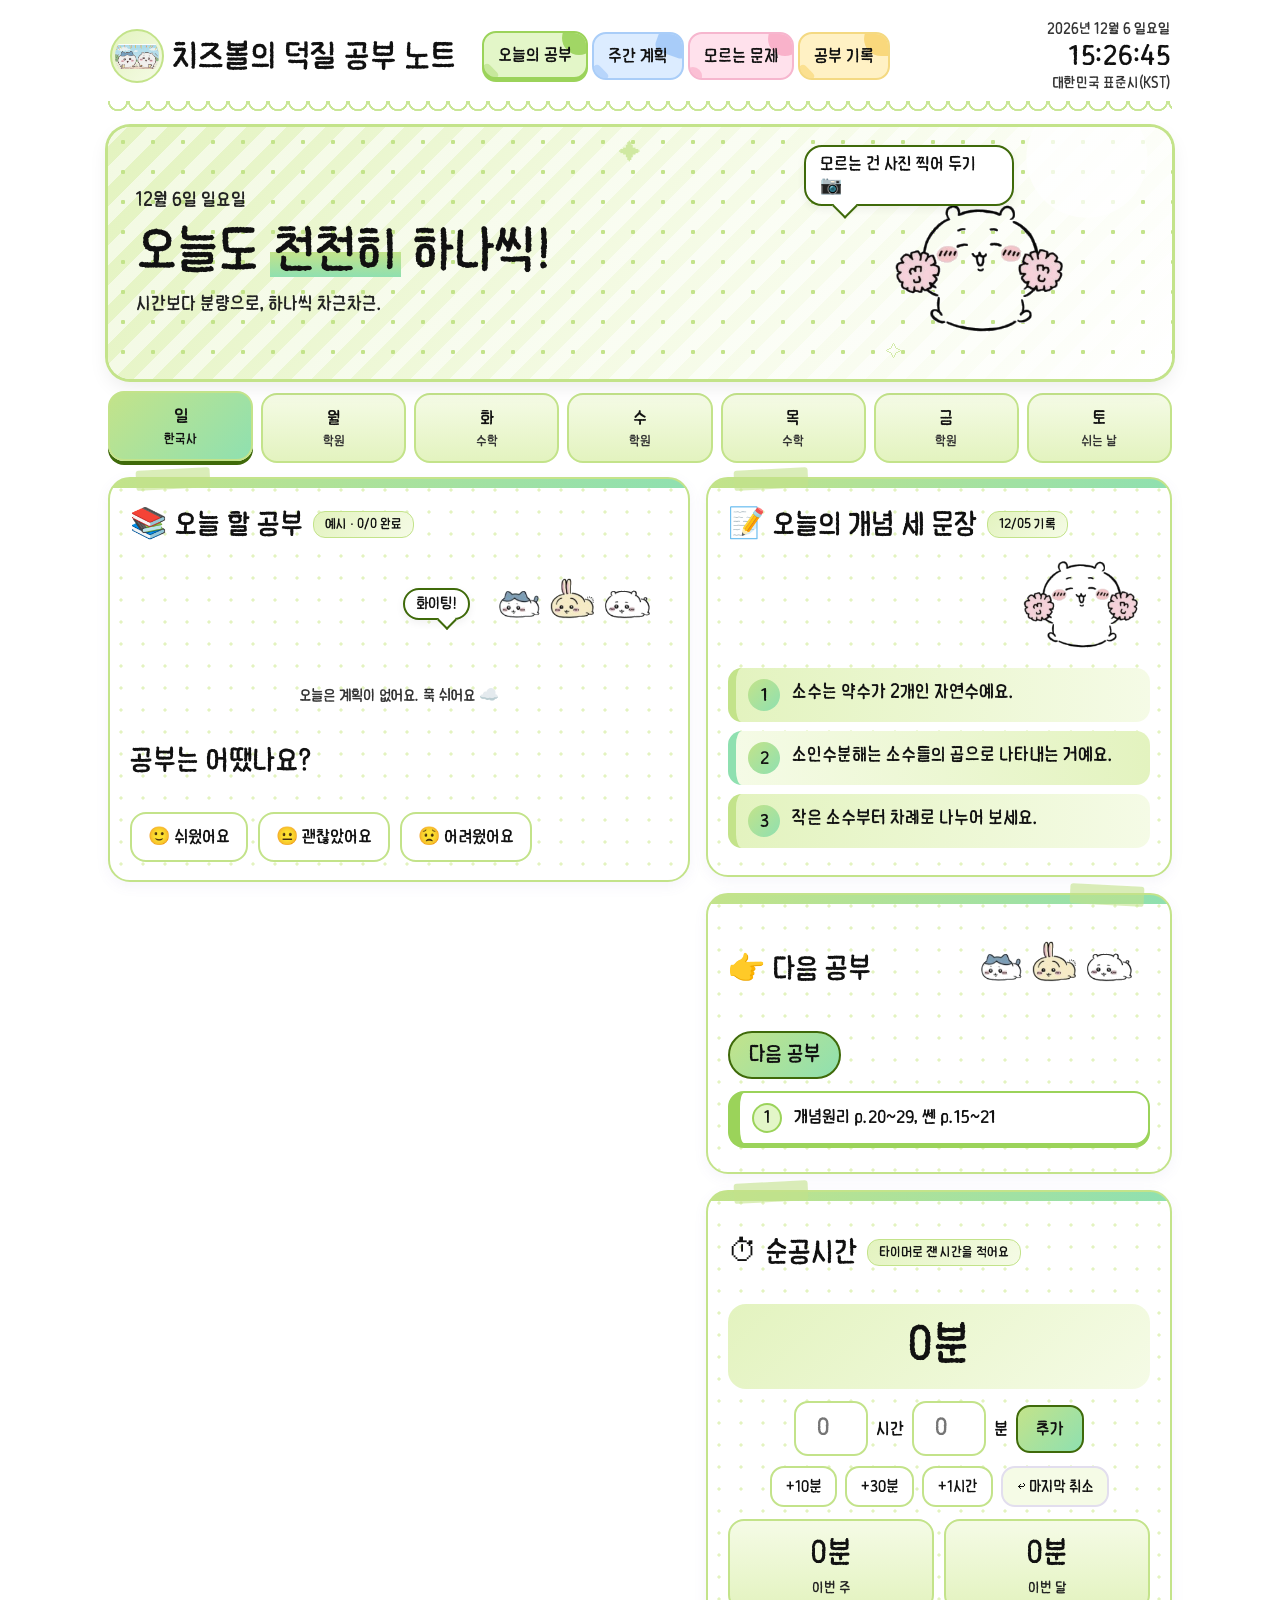
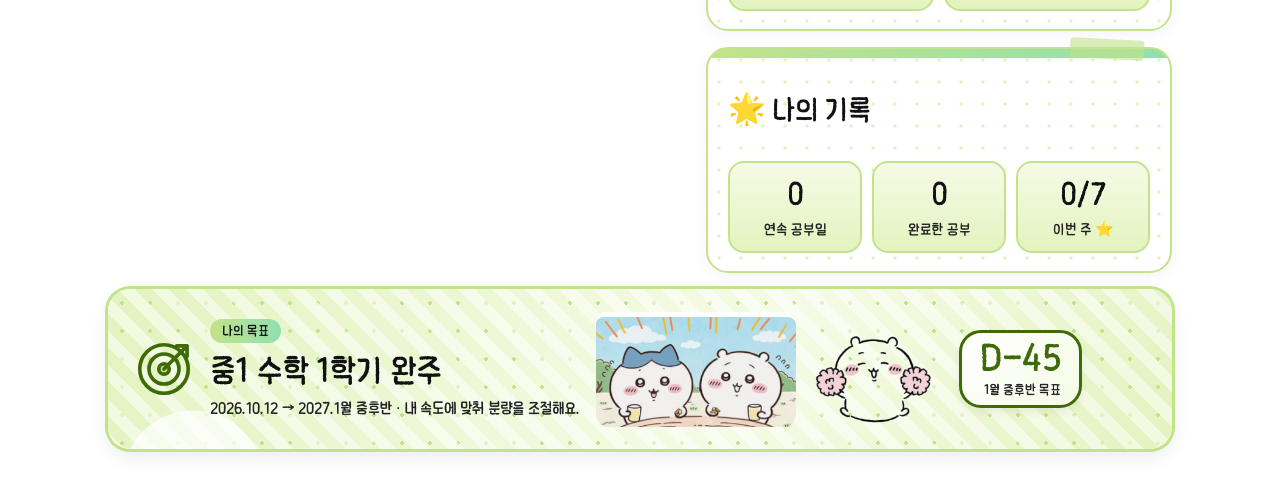
==== index.html @ 90fe8ba4 "다음 공부 카드 디자인: 요일 배지, 번호·과목·분량 구분 Co-Authored-By: Claude Sonnet 5.5 <noreply@anthropic.com> Claude-Se" ====
<!doctype html>
<html lang="ko">
<head>
<meta charset="utf-8">
<meta name="viewport" content="width=device-width,initial-scale=1">
<title>치즈볼의 덕질 공부 노트</title>
<style>
@font-face{font-family:"Memoment";src:url("assets/fonts/MemomentKkukkukk.woff2") format("woff2");font-display:swap}
:root{
  --pri:#b9a6f5;--soft:#f3efff;--deep:#6a4fd0;
  --ink:#3a3550;--sub:#8b87a3;--line:#ece9f6;--bg:#fff;
  --ok:#5fc59a;--warn:#f3a26b;
  --r:22px;
}
*{box-sizing:border-box;-webkit-tap-highlight-color:transparent}
html{background:#fff}
body{margin:0;background:#fff;color:var(--ink);font-family:"Memoment","Apple SD Gothic Neo","Malgun Gothic",sans-serif;font-weight:400;font-synthesis:none;line-height:1.45}
h1,h2,h3,b,strong{font-weight:400}
.wrap{max-width:1100px;margin:0 auto;padding:14px 18px 40px}

/* header */
header{display:flex;align-items:center;gap:18px;flex-wrap:wrap;padding:6px 2px 12px;border-bottom:2px dashed var(--line)}
.logo{display:flex;align-items:center;gap:8px;font-size:26px;color:var(--ink);white-space:nowrap}
.logo svg{width:30px;height:30px}
nav{display:flex;gap:6px;margin-left:8px}
nav button{font:inherit;font-size:17px;color:var(--sub);background:none;border:0;padding:8px 14px;border-radius:14px;cursor:pointer}
nav button.on{background:var(--soft);color:var(--deep);box-shadow:inset 0 -3px 0 var(--pri)}
.clock{margin-left:auto;text-align:right;color:var(--sub);font-size:14px;line-height:1.25}
.clock b{display:block;font-size:24px;color:var(--deep);font-variant-numeric:tabular-nums;letter-spacing:.5px}

/* hero */
.hero{position:relative;margin-top:16px;border-radius:var(--r);background:var(--soft);border:2px solid var(--pri);padding:22px 24px;display:flex;align-items:center;gap:16px;overflow:hidden;min-height:170px}
.hero .txt{flex:1;z-index:1}
.hero .d{font-size:16px;color:var(--sub)}
.hero h2{margin:4px 0 6px;font-size:38px;line-height:1.2}
.hero h2 em{font-style:normal;color:var(--deep);background:linear-gradient(transparent 62%,#fff 62%)}
.hero .s{font-size:17px;color:var(--sub)}
.hero .pic{flex:none;width:230px;height:140px;display:flex;align-items:center;justify-content:center}
.pic img{max-width:100%;max-height:100%;object-fit:contain;border-radius:16px}
.spark{position:absolute;color:var(--pri);opacity:.7;font-size:22px;pointer-events:none}

/* week strip */
.week{display:flex;gap:8px;margin:14px 0}
.week div{flex:1;text-align:center;padding:9px 0;border-radius:16px;background:var(--soft);color:var(--sub);font-size:15px;border:2px solid transparent}
.week div small{display:block;font-size:12px}
.week .today{background:var(--pri);color:#fff;border-color:var(--pri)}
.week .done::after{content:"⭐";display:block;font-size:12px;line-height:1}

/* layout */
.grid{display:grid;grid-template-columns:1.25fr 1fr;gap:16px;align-items:start}
.card{background:#fff;border:2px solid var(--line);border-radius:var(--r);padding:18px 18px 16px;box-shadow:0 4px 14px rgba(120,100,180,.07)}
.card h3{margin:0 0 12px;font-size:23px;display:flex;align-items:center;gap:10px;flex-wrap:wrap}
.chip{font-size:13px;background:var(--soft);color:var(--deep);border-radius:12px;padding:2px 10px}
.grid>*{min-width:0}
.stack{display:flex;flex-direction:column;gap:16px}

/* tasks */
.task{display:flex;align-items:center;gap:12px;padding:12px 12px;border:2px solid var(--line);border-radius:16px;margin-bottom:10px;background:#fff;cursor:pointer;transition:.15s}
.task:hover{border-color:var(--pri)}
.task input{appearance:none;-webkit-appearance:none;width:28px;height:28px;border:3px solid var(--pri);border-radius:9px;flex:none;margin:0;display:grid;place-content:center;background:#fff;cursor:pointer}
.task input:checked{background:var(--pri)}
.task input:checked::after{content:"✓";color:#fff;font-size:19px;line-height:1}
.task .subj{flex:none;min-width:76px;color:var(--deep);font-size:16px}
.task .what{flex:1;font-size:17px}
.task .what small{display:block;color:var(--sub);font-size:13px}
.task.done{background:var(--soft);border-color:transparent}
.task.done .what{color:var(--sub);text-decoration:line-through;text-decoration-color:var(--pri);text-decoration-thickness:2px}
.task a{flex:none;font-size:14px;color:var(--deep);border:2px solid var(--pri);border-radius:12px;padding:5px 11px;text-decoration:none;background:#fff}
.task a.off{opacity:.45;pointer-events:none}
.empty{color:var(--sub);text-align:center;padding:16px 0;font-size:16px}
.praise{display:none;align-items:center;gap:14px;background:var(--soft);border-radius:18px;padding:10px 14px;margin:2px 0 12px}
.praise.on{display:flex}
.praise img{height:70px}
.praise span{font-size:20px;color:var(--deep)}
.sub-title{margin:20px 0 10px;font-size:20px}
.feel{display:flex;gap:10px;flex-wrap:wrap}
.feel button,.photo{font:inherit;font-size:16px;color:var(--ink);padding:10px 16px;border-radius:16px;border:2px solid var(--line);background:#fff;cursor:pointer;transition:.15s}
.feel button:hover,.photo:hover{border-color:var(--pri)}
.feel button.on{background:var(--pri);border-color:var(--pri);color:#fff}
.photo{border-color:var(--pri);color:var(--deep);border-style:dashed}
.thumbs{display:flex;gap:8px;flex-wrap:wrap;margin-top:10px}
.thumbs img{width:76px;height:76px;object-fit:cover;border-radius:12px;border:2px solid var(--line)}

/* concept */
.concept{display:flex;gap:12px;align-items:flex-start;padding:11px 12px;background:var(--soft);border-radius:16px;margin-bottom:9px;font-size:17px}
.concept i{flex:none;width:28px;height:28px;border-radius:50%;background:var(--pri);color:#fff;font-style:normal;display:grid;place-content:center;font-size:16px}
.next-row{font-size:18px;line-height:1.6}
.next-row small{color:var(--deep);font-size:15px;display:block}
.mini{display:flex;gap:10px;justify-content:space-around;text-align:center}
.mini div{flex:1;background:var(--soft);border-radius:16px;padding:10px 4px;font-size:14px;color:var(--sub)}
.mini b{display:block;font-size:26px;color:var(--deep)}

/* goal */
.goal{margin-top:16px;display:flex;align-items:center;gap:16px;border-radius:var(--r);border:2px solid var(--pri);background:var(--soft);padding:14px 20px;overflow:hidden}
.goal svg{flex:none;width:52px;height:52px}
.goal .t{font-size:26px}
.goal .s{color:var(--sub);font-size:14px}
.goal .dd{margin-left:auto;text-align:right;font-size:38px;color:var(--deep);line-height:1}
.goal .dd small{display:block;font-size:13px;color:var(--sub);margin-top:4px}
.goal .pic{flex:none;width:150px;height:70px;display:flex;align-items:center}

/* tables / log */
.hide{display:none}
table{width:100%;border-collapse:collapse;font-size:16px}
th,td{padding:10px 8px;border-bottom:2px dashed var(--line);text-align:left;vertical-align:top}
th{color:var(--sub);font-size:14px}
tr.cur td{background:var(--soft)}
.entry{border:2px solid var(--line);border-radius:18px;padding:14px;margin-bottom:12px}
.entry .h{display:flex;gap:10px;align-items:center;font-size:19px;margin-bottom:6px}
.entry p{margin:4px 0;font-size:16px}
.entry .tr{color:var(--sub);font-size:15px}

.toast{position:fixed;left:50%;bottom:20px;transform:translateX(-50%);background:var(--ink);color:#fff;padding:8px 16px;border-radius:14px;font-size:15px;opacity:0;transition:.3s;pointer-events:none}
.toast.on{opacity:1}


/* ===== 꾸미기 ===== */
img.slot{cursor:pointer;user-select:none;-webkit-user-drag:none}
.logoimg{width:44px;height:44px;object-fit:contain;border-radius:50%;background:var(--soft);padding:3px;animation:wig 3.2s ease-in-out infinite}
.hero{background-image:radial-gradient(var(--pri) 1.6px,transparent 1.8px),radial-gradient(var(--pri) 1.2px,transparent 1.4px);background-size:34px 34px,34px 34px;background-position:0 0,17px 17px;background-color:var(--soft)}
.hero::before{content:"";position:absolute;inset:0;background:linear-gradient(90deg,var(--soft) 25%,rgba(255,255,255,0) 70%);pointer-events:none}
.hero .pic{position:relative;width:260px;height:170px;z-index:1}
.hero .pic img{border-radius:20px;animation:float 4s ease-in-out infinite}
.bubble{position:absolute;left:-10px;top:-8px;z-index:2;background:#fff;border:2.5px solid var(--pri);color:var(--deep);font-size:16px;padding:6px 14px;border-radius:18px;box-shadow:0 3px 8px rgba(0,0,0,.06);animation:pop 3s ease-in-out infinite;max-width:210px;line-height:1.25}
.bubble::after{content:"";position:absolute;left:30px;bottom:-11px;width:16px;height:16px;background:#fff;border-right:2.5px solid var(--pri);border-bottom:2.5px solid var(--pri);transform:rotate(45deg)}
.bubble.sm{position:relative;left:auto;top:auto;font-size:14px;padding:4px 11px;display:inline-block;margin-right:6px;animation:pop 2.6s ease-in-out infinite}
.bubble.sm::after{left:auto;right:14px;bottom:-9px;width:12px;height:12px}
.cheer{margin-left:auto;display:flex;align-items:flex-end;gap:2px}
.cheer img{height:62px;width:auto;max-width:88px;object-fit:contain;animation:wig 2.4s ease-in-out infinite;transform-origin:50% 90%}
.card{position:relative}
.card::before{content:"";position:absolute;top:-10px;left:26px;width:74px;height:20px;background:var(--pri);opacity:.6;border-radius:3px;transform:rotate(-3deg)}
.card:nth-child(even)::before{left:auto;right:26px;transform:rotate(3deg)}
.praise img{animation:wig 1s ease-in-out infinite}
.goal{padding:18px 22px;background-image:radial-gradient(var(--pri) 1.4px,transparent 1.6px);background-size:30px 30px;background-color:var(--soft);position:relative}
.goal .pic{width:auto;height:74px;gap:6px}
.goal .pic img{height:74px;width:auto;max-width:130px;object-fit:contain;animation:float 3.6s ease-in-out infinite}
.goal .pic img+img{animation-delay:-1.8s}
.dd{background:#fff;border:3px solid var(--pri);border-radius:22px;padding:8px 18px;box-shadow:0 4px 10px rgba(0,0,0,.06);animation:pop 3s ease-in-out infinite}
.goal .dd{margin-left:0}
.goal .t{font-size:28px}
.ribbon{display:inline-block;background:var(--pri);color:#fff;border-radius:12px;padding:1px 10px;font-size:13px;margin-bottom:4px}
@keyframes float{0%,100%{transform:translateY(0)}50%{transform:translateY(-8px)}}
@keyframes wig{0%,100%{transform:rotate(-5deg)}50%{transform:rotate(5deg)}}
@keyframes pop{0%,100%{transform:scale(1)}50%{transform:scale(1.05)}}
@media(prefers-reduced-motion:reduce){*{animation:none!important}}
@media(max-width:820px){
  .goal{display:grid;grid-template-columns:auto 1fr;gap:10px 14px}
  .goal .pic{display:flex!important;grid-column:1/-1;justify-content:center}
  .goal .dd{grid-column:1/-1;justify-self:center;font-size:34px}
  .hero .pic{width:100%;justify-content:flex-end}
  .bubble{left:6px}
}
@media(max-width:820px){
  .grid{grid-template-columns:1fr}
  .hero{flex-direction:column;align-items:flex-start}
  .hero h2{font-size:30px}
  .hero .pic{width:100%;height:120px}
  .clock{margin-left:0;text-align:left;width:100%}
  nav{margin-left:0;width:100%}
  nav button{flex:1;padding:8px 4px;font-size:16px}
  .task{flex-wrap:wrap}
  .goal{flex-wrap:wrap}
  .goal .pic{display:none}
}

/* ===== 가독성·패턴 강화 (검은 글씨, 큰 제목, 그라데이션) ===== */
:root{--pri2:#8fb4f7;--tint:#e4dcff;--ink:#111;--sub:#3d3a4f;--line:#e2deee}
body{color:#111}
.logo{font-size:34px;color:#111}
.logoimg{width:54px;height:54px;background:linear-gradient(135deg,var(--tint),var(--soft));border:2px solid var(--pri)}
nav button{font-size:19px;color:#333}
nav button.on{color:#111;background:linear-gradient(135deg,var(--tint),var(--soft));box-shadow:inset 0 -4px 0 var(--pri)}
.clock{color:#333;font-size:15px}
.clock b{color:#111;font-size:28px}
header{border-bottom:0;position:relative;padding-bottom:18px}
header::after{content:"";position:absolute;left:0;right:0;bottom:0;height:10px;background:radial-gradient(circle at 10px 0,transparent 8px,var(--pri) 8.5px,var(--pri) 10px,transparent 10.5px) 0 0/20px 10px repeat-x;opacity:.9}

.hero{border:0;padding:26px 28px;min-height:200px;
  background:
    radial-gradient(circle at 92% 12%,rgba(255,255,255,.75) 0 60px,transparent 61px),
    radial-gradient(var(--pri) 2px,transparent 2.4px) 0 0/30px 30px,
    repeating-linear-gradient(135deg,rgba(255,255,255,.55) 0 14px,transparent 14px 28px),
    linear-gradient(120deg,var(--tint),var(--soft) 55%,#fff);
  box-shadow:0 0 0 3px var(--pri),0 8px 20px rgba(0,0,0,.08)}
.hero::before{background:none}
.hero .d{font-size:19px;color:#222}
.hero h2{font-size:54px;line-height:1.15;color:#111;margin:6px 0 8px;letter-spacing:-1px}
.hero h2 em{color:#111;background:linear-gradient(transparent 52%,var(--pri) 52%,var(--pri2) 92%,transparent 92%);padding:0 4px;border-radius:4px}
.hero .s{font-size:19px;color:#222}
.bubble{color:#111;font-size:18px;border-color:var(--deep)}
.bubble::after{border-color:var(--deep)}

.week div{background:linear-gradient(180deg,var(--soft),var(--tint));color:#111;font-size:18px;border:2px solid var(--pri);padding:10px 0}
.week div small{font-size:14px;color:#333}
.week .today{background:linear-gradient(135deg,var(--pri),var(--pri2));color:#111;box-shadow:0 4px 0 var(--deep);transform:translateY(-2px)}
.week .today small{color:#111}

.card{border:2.5px solid var(--pri);padding:24px 20px 18px;
  background:linear-gradient(90deg,var(--pri),var(--pri2)) 0 0/100% 9px no-repeat,
    radial-gradient(var(--tint) 1.4px,transparent 1.8px) 0 0/22px 22px,#fff}
.card h3{font-size:30px;color:#111;margin-bottom:14px}
.chip{background:linear-gradient(135deg,var(--tint),var(--soft));color:#111;border:1.5px solid var(--pri);font-size:14px;padding:2px 11px}
.sub-title{font-size:25px;color:#111}

.task{border:2.5px solid var(--pri);border-left-width:10px;border-radius:16px;font-size:19px;background:#fff;box-shadow:0 3px 0 var(--tint)}
.task input{border-color:var(--deep);width:30px;height:30px}
.task input:checked{background:linear-gradient(135deg,var(--pri),var(--pri2))}
.task input:checked::after{color:#111;font-size:22px}
.task .subj{color:#111;background:var(--tint);border-radius:10px;padding:3px 9px;min-width:0;font-size:16px;text-align:center}
.task .what{font-size:20px;color:#111}
.task .what small{color:#444;font-size:14px}
.task.done{background:repeating-linear-gradient(135deg,var(--soft) 0 10px,#fff 10px 20px);border-color:var(--pri)}
.task.done .what{color:#444}
.task a{color:#111;border-color:var(--deep);background:linear-gradient(135deg,var(--tint),var(--soft));font-size:15px}

.feel button,.photo{color:#111;border:2.5px solid var(--pri);font-size:18px}
.feel button.on{background:linear-gradient(135deg,var(--pri),var(--pri2));color:#111;border-color:var(--deep)}
.photo{background:var(--soft);border-color:var(--deep);color:#111}

.concept{background:linear-gradient(90deg,var(--tint),var(--soft));border-left:8px solid var(--pri);color:#111;font-size:19px;border-radius:14px}
.concept:nth-child(2){background:linear-gradient(90deg,var(--soft),var(--tint));border-left-color:var(--pri2)}
.concept i{background:linear-gradient(135deg,var(--pri),var(--pri2));color:#111;width:32px;height:32px;font-size:18px}
.next-row{font-size:20px;color:#111}
.next-row small{color:#111;background:var(--tint);display:inline-block;padding:1px 10px;border-radius:10px;margin-bottom:4px}
.mini div{background:linear-gradient(180deg,var(--soft),var(--tint));color:#222;font-size:15px;border:2px solid var(--pri)}
.mini b{color:#111;font-size:32px}
.empty{color:#333}
.praise{background:repeating-linear-gradient(135deg,var(--tint) 0 12px,var(--soft) 12px 24px);border:2.5px solid var(--pri)}
.praise span{color:#111;font-size:22px}

.goal{border:0;padding:22px 26px;
  background:
    radial-gradient(circle at 8% 120%,rgba(255,255,255,.7) 0 70px,transparent 71px),
    repeating-linear-gradient(45deg,rgba(255,255,255,.5) 0 12px,transparent 12px 24px),
    radial-gradient(var(--pri) 1.6px,transparent 2px) 0 0/28px 28px,
    linear-gradient(120deg,var(--tint),var(--soft) 60%,var(--tint));
  box-shadow:0 0 0 3px var(--pri),0 8px 20px rgba(0,0,0,.08)}
.goal svg{width:60px;height:60px}
.goal svg{stroke:var(--deep)}
.goal .t{font-size:34px;color:#111}
.goal .s{color:#222;font-size:16px}
.ribbon{background:linear-gradient(90deg,var(--pri),var(--pri2));color:#111;font-size:14px;padding:2px 12px}
.dd{color:#111;font-size:48px;background:linear-gradient(135deg,#fff,var(--soft));border:3.5px solid var(--deep)}
.dd small{color:#222!important;font-size:14px!important}

th{color:#222;font-size:15px}
td,th{border-bottom:2px dashed var(--pri)}
tr.cur td{background:var(--tint)}
.entry{border:2.5px solid var(--pri);background:linear-gradient(180deg,#fff,var(--soft))}
.entry .h{font-size:22px}
.entry p{font-size:17px;color:#111}
.entry .tr{color:#333}
.toast{background:#111}
@media(max-width:820px){
  .logo{font-size:26px}.logoimg{width:44px;height:44px}
  .hero h2{font-size:38px}
  .card h3{font-size:25px}
  .goal .t{font-size:27px}.dd{font-size:40px}
  .task .what{font-size:18px}
}
.card h3 .cheer{flex:none}.card h3 .cheer img{height:54px}

/* ===== 이미지 크게 ===== */
.card h3 .cheer img{height:120px;max-width:190px}
.card h3{min-height:74px;align-items:center}
.card h3 .cheer{margin-top:-22px;margin-bottom:-14px}
.card h3 .bubble.sm{font-size:16px;margin-bottom:34px}
.praise img{height:96px}
.goal .pic{height:130px;gap:8px}
.goal .pic img{height:130px;max-width:230px}
.goal{padding-top:20px;padding-bottom:20px}
.hero .pic{width:330px;height:200px}
@media(max-width:820px){
  .card h3 .cheer img{height:96px;max-width:150px}
  .goal .pic{height:110px}.goal .pic img{height:110px;max-width:170px}
  .hero .pic{width:100%;height:170px}
}

.card h3 .cheer{margin-bottom:0}
.dd{white-space:nowrap}
.goal{flex-wrap:wrap;row-gap:8px}
.goal .pic img{max-width:150px;height:120px}
.goal .pic{height:120px}
@media(max-width:820px){.goal .pic img{height:100px;max-width:140px}.goal .pic{height:100px}}
.goal .pic img{max-width:200px}
@media(max-width:820px){.goal .pic img{max-width:150px}}

/* ===== GIF처럼 움직이는 캐릭터 ===== */
@keyframes jump{0%,60%,100%{transform:translateY(0) scale(1,1)}8%{transform:translateY(0) scale(1.1,.88)}22%{transform:translateY(-22px) scale(.94,1.08)}36%{transform:translateY(0) scale(1.1,.9)}46%{transform:translateY(-9px) scale(.98,1.03)}54%{transform:translateY(0) scale(1.04,.96)}}
@keyframes crawl{0%,100%{transform:translateX(-6px) rotate(-2deg) scale(1,1)}25%{transform:translateX(0) rotate(0) scale(1.03,.97)}50%{transform:translateX(6px) rotate(2deg) scale(1,1)}75%{transform:translateX(0) rotate(0) scale(1.03,.97)}}
@keyframes swayy{0%,100%{transform:rotate(-3deg) translateY(0)}25%{transform:rotate(0) translateY(-7px)}50%{transform:rotate(3deg) translateY(0)}75%{transform:rotate(0) translateY(-7px)}}
@keyframes twinkle{0%,100%{opacity:.25;transform:scale(.7) rotate(0)}50%{opacity:1;transform:scale(1.25) rotate(25deg)}}
html img.slot{transform-origin:50% 100%}
html img.slot[data-kind="jump"]{animation:jump 1.7s ease-in-out infinite}
html img.slot[data-kind="crawl"]{animation:crawl 2.6s ease-in-out infinite}
html img.slot[data-kind="sway"]{animation:swayy 3s ease-in-out infinite}
html img.slot[data-kind="float"]{animation:float 3s ease-in-out infinite}
.spark{animation:twinkle 2.2s ease-in-out infinite}
.spark+.spark{animation-delay:-1.1s}

/* ===== 순공시간 · 퀴즈 ===== */
.timebig{font-size:48px;color:#111;text-align:center;padding:6px 0 10px;background:linear-gradient(135deg,var(--tint),var(--soft));border-radius:18px;margin-bottom:12px}
.timerow{display:flex;align-items:center;gap:8px;justify-content:center;flex-wrap:wrap}
.timerow input{width:74px;font:inherit;font-size:24px;text-align:center;padding:8px 6px;border:2.5px solid var(--pri);border-radius:14px;background:#fff;color:#111}
.timerow span{font-size:18px;color:#111}
.timerow button,.quick button,.qgo{font:inherit;font-size:18px;color:#111;background:linear-gradient(135deg,var(--pri),var(--pri2));border:2.5px solid var(--deep);border-radius:14px;padding:9px 18px;cursor:pointer}
.quick{display:flex;gap:8px;justify-content:center;flex-wrap:wrap;margin-top:10px}
.quick button{font-size:16px;padding:7px 14px;background:#fff;border-color:var(--pri)}
.quick button.ghost,.qgo.ghost{background:var(--soft);border-color:var(--line)}
.mini.mt{margin-top:12px}
.qbtn{flex:none;font:inherit;font-size:15px;color:#111;background:linear-gradient(135deg,var(--pri),var(--pri2));border:2px solid var(--deep);border-radius:12px;padding:6px 12px;cursor:pointer;white-space:nowrap}
.modal{position:fixed;inset:0;background:rgba(30,20,60,.45);display:flex;align-items:center;justify-content:center;padding:16px;z-index:50}
.modal[hidden]{display:none}
.mbox{width:100%;max-width:520px;max-height:92vh;overflow:auto;background:#fff;border:3px solid var(--pri);border-radius:26px;padding:18px 18px 20px;box-shadow:0 14px 40px rgba(0,0,0,.25)}
.qhead{display:flex;align-items:center;gap:10px;font-size:19px;color:#111;margin-bottom:12px}
.qhead span{flex:1}.qhead b{background:var(--tint);border-radius:12px;padding:2px 12px}
.qx{font:inherit;border:0;background:var(--soft);border-radius:50%;width:36px;height:36px;font-size:17px;cursor:pointer;color:#111}
.qprompt{font-size:32px;color:#111;text-align:center;background:linear-gradient(135deg,var(--tint),var(--soft));border-radius:20px;padding:18px 10px;margin-bottom:14px;line-height:1.3;word-break:keep-all}
.qprompt small{display:block;font-size:16px;color:#333;margin-top:6px}
.qchoices{display:grid;gap:10px}
.qc{font:inherit;font-size:21px;color:#111;text-align:left;background:#fff;border:2.5px solid var(--pri);border-radius:16px;padding:12px 14px;cursor:pointer}
.qc:hover:not(:disabled){background:var(--soft)}
.qc.right{background:#d9f5e6;border-color:#2fa86b}
.qc.wrong{background:#ffe0e0;border-color:#e0524e}
.qspell{display:flex;gap:8px}
.qspell input{flex:1;min-width:0;font:inherit;font-size:24px;padding:10px 12px;border:2.5px solid var(--pri);border-radius:14px;color:#111}
.qfb{margin-top:12px}
.okmsg,.nomsg{font-size:22px;color:#111;padding:8px 12px;border-radius:14px}
.okmsg{background:#d9f5e6}.nomsg{background:#ffe9e0}
.qexp{margin:8px 2px;font-size:16px;color:#333}
.qfb .qgo{width:100%;margin-top:8px}
.qscore{font-size:60px;text-align:center;color:#111;padding:6px 0}
.qscore small{display:block;font-size:19px;color:#333}
.qwrong{background:var(--soft);border-radius:16px;padding:10px 14px;margin:10px 0;font-size:17px;color:#111;line-height:1.7}
.qbtns{display:flex;gap:10px}.qbtns .qgo{flex:1}
@media(max-width:480px){.timebig{font-size:40px}.qprompt{font-size:26px}.qc{font-size:19px}}

/* ===== 모르는 문제 탭 ===== */
.qaform{display:block}
.qaform textarea{width:100%;min-height:76px;font:inherit;font-size:17px;padding:10px 12px;border:2.5px solid var(--pri);border-radius:14px;color:#111;background:#fff;resize:vertical}
.qarow{display:flex;gap:10px;align-items:center;flex-wrap:wrap;width:100%;margin-top:8px}
#qaPrev{width:64px;height:64px;object-fit:cover;border-radius:12px;border:2px solid var(--pri)}
#qaPrev.hide{display:none}
.qapost{font:inherit;font-size:17px;color:#111;border:2.5px solid var(--deep);border-radius:14px;padding:10px 16px;cursor:pointer;background:linear-gradient(135deg,var(--pri),var(--pri2));margin-left:auto}
.qaform input[type=text]{flex:1;min-width:180px;font:inherit;font-size:17px;padding:10px 12px;border:2.5px solid var(--pri);border-radius:14px;color:#111;background:#fff}
.qaitem{border:2.5px solid var(--pri);border-radius:18px;padding:12px;margin:14px 0;background:linear-gradient(180deg,#fff,var(--soft))}
.qaitem .qh{display:flex;gap:8px;align-items:center;font-size:18px;color:#111;margin-bottom:8px;flex-wrap:wrap}
.qaitem .qh .chip{margin-left:0}
.qaitem img.qimg{display:block;max-width:100%;max-height:420px;border-radius:14px;border:2px solid var(--line);cursor:zoom-in;margin:0 auto}
.qaitem img.qimg.big{max-height:none}
.qans{margin-top:10px}
.qans .a{background:#fff;border-left:7px solid var(--pri2);border-radius:12px;padding:8px 12px;margin:6px 0;font-size:17px;color:#111;line-height:1.5;white-space:pre-wrap;word-break:break-word}
.qans .a b{color:var(--deep);margin-right:6px}
.qans .a img{display:block;max-width:100%;max-height:300px;border-radius:12px;margin-top:8px;border:2px solid var(--line);cursor:zoom-in}
.qans .a img.big{max-height:none}
.qaprev{width:56px;height:56px;object-fit:cover;border-radius:10px;border:2px solid var(--pri)}
.qaq{background:#fff;border-radius:12px;padding:8px 12px;margin:0 0 8px;font-size:18px;color:#111;line-height:1.5;white-space:pre-wrap;word-break:keep-all;overflow-wrap:break-word}
.qans .a small{color:#555;margin-left:6px}
.qaadd{display:flex;gap:8px;margin-top:8px;flex-wrap:wrap}
.qaadd select,.qaadd input,.qaadd textarea{font:inherit;font-size:16px;padding:8px 10px;border:2.5px solid var(--pri);border-radius:12px;background:#fff;color:#111}
.qaadd textarea{flex:1;min-width:160px;min-height:44px;resize:vertical}
.qaadd button,.qadel{font:inherit;font-size:16px;color:#111;border:2.5px solid var(--deep);border-radius:12px;padding:8px 14px;cursor:pointer;background:linear-gradient(135deg,var(--pri),var(--pri2))}
.qadel{background:#fff;border-color:#e0524e;margin-left:auto}
.qadel.sure{background:#ffe0e0;font-weight:700}
.note{color:#3d3a4f;font-size:15px;margin:8px 0 0}
nav{gap:4px}
nav button{white-space:nowrap;word-break:keep-all}
@media(max-width:700px){nav{width:100%;margin-left:0;justify-content:space-between}nav button{flex:1;font-size:15px;padding:8px 2px}}
.task .what{word-break:keep-all;overflow-wrap:break-word;line-height:1.45}
.task .what b,.nxr{white-space:nowrap}
.qaitem .qh span,.qans .a,.concept span,#next{word-break:keep-all;overflow-wrap:break-word}

/* ===== 탭: 색깔 + 배경 도형, 즉시 반응 ===== */
nav button{touch-action:manipulation;-webkit-tap-highlight-color:transparent;position:relative;overflow:hidden;isolation:isolate;border:2.5px solid var(--tb);background:var(--tc);color:#111;font-size:18px;padding:9px 14px;transition:none}
nav button::before{content:"";position:absolute;z-index:-1;width:34px;height:34px;border-radius:50%;background:var(--td);opacity:.55;right:-10px;top:-12px}
nav button::after{content:"";position:absolute;z-index:-1;width:18px;height:18px;background:var(--td);opacity:.4;left:-6px;bottom:-7px;transform:rotate(45deg);border-radius:4px}
nav button[data-tab=today]{--tc:#e3f6c8;--td:#9bd35a;--tb:#b8e08a}
nav button[data-tab=plan]{--tc:#dcecff;--td:#7fb2f5;--tb:#a9cdf8}
nav button[data-tab=qa]{--tc:#ffe1ec;--td:#f58db0;--tb:#f6b6ce}
nav button[data-tab=log]{--tc:#fff1c4;--td:#f5c542;--tb:#f4d982}
nav button[data-tab=plan]::before{border-radius:8px;transform:rotate(20deg)}
nav button[data-tab=qa]::after{border-radius:50%}
nav button[data-tab=log]::before{border-radius:50% 50% 0 50%}
nav button.on{background:var(--tc);box-shadow:0 3px 0 var(--td);border-color:var(--td);font-weight:700;transform:translateY(-1px)}
nav button.on::before{opacity:.9}
@media(max-width:700px){nav button{padding:8px 2px;font-size:15px}}

/* ===== 다음 공부 ===== */
.nx-day{display:flex;align-items:center;gap:10px;margin:2px 0 12px}
.nx-day b{font-size:22px;color:#111;background:linear-gradient(135deg,var(--pri),var(--pri2));border:2.5px solid var(--deep);border-radius:999px;padding:4px 18px}
.nx-day span{font-size:16px;color:#333}
.nx-item{display:flex;align-items:center;gap:12px;margin:9px 0;padding:10px 12px;background:#fff;border:2.5px solid var(--bd);border-left:12px solid var(--bd);border-radius:16px;box-shadow:0 3px 0 var(--bd)}
.nx-item i{flex:none;width:30px;height:30px;border-radius:50%;background:var(--bg2);border:2px solid var(--bd);color:#111;font-style:normal;font-size:17px;display:flex;align-items:center;justify-content:center}
.nx-t{flex:1;min-width:0;display:flex;flex-direction:column;gap:2px}
.nx-t em{font-style:normal;font-size:13px;color:#333;background:var(--bg2);border-radius:8px;padding:1px 8px;align-self:flex-start}
.nx-t strong{font-size:18px;color:#111;line-height:1.35;word-break:keep-all;overflow-wrap:break-word}
.nxr{flex:none;font-size:16px;color:#111;background:var(--bg2);border:2px solid var(--bd);border-radius:12px;padding:3px 10px}
.nx-item.c0{--bd:#9bd35a;--bg2:#e3f6c8}.nx-item.c1{--bd:#7fb2f5;--bg2:#dcecff}
.nx-item.c2{--bd:#f58db0;--bg2:#ffe1ec}.nx-item.c3{--bd:#f5c542;--bg2:#fff1c4}
</style>
</head>
<body>
<noscript><p style="padding:20px;font-size:18px">이 화면에서는 작동하지 않아요. Safari(또는 크롬) 브라우저로 열어 주세요.</p></noscript>
<div class="wrap">
  <header>
    <div class="logo">
      <img data-kind="sway" class="logoimg slot" data-slot="0" src="assets/img/cheer-friends.png" alt="">
      치즈볼의 덕질 공부 노트
    </div>
    <nav>
      <button class="on" data-tab="today">오늘의 공부</button>
      <button data-tab="plan">주간 계획</button>
      <button data-tab="qa">모르는 문제</button>
      <button data-tab="log">공부 기록</button>
    </nav>
    <div class="clock"><span id="date"></span><b id="time"></b>대한민국 표준시(KST)</div>
  </header>

  <!-- 오늘의 공부 -->
  <section id="today">
    <div class="hero">
      <span class="spark" style="left:48%;top:12px">✦</span><span class="spark" style="right:270px;bottom:14px;font-size:16px">✧</span>
      <div class="txt">
        <div class="d" id="heroDate"></div>
        <h2 id="heroTitle"></h2>
        <div class="s">시간보다 분량으로, 하나씩 차근차근.</div>
      </div>
      <div class="pic"><div class="bubble" id="bubble"></div><img data-kind="jump" class="slot" data-slot="1" src="assets/img/cheer-pompom.png" alt=""></div>
    </div>

    <div class="week" id="week"></div>

    <div class="grid">
      <div class="card">
        <h3>📚 오늘 할 공부 <span class="chip" id="planChip"></span><span class="cheer"><span class="bubble sm" id="bubble2">화이팅!</span><img data-kind="crawl" class="slot" data-slot="2" src="assets/img/lying-trio.png" alt=""></span></h3>
        <div class="praise" id="praise"><img data-kind="sway" class="slot" data-slot="3" src="assets/img/cheer-friends.png" alt=""><span>오늘 할 일 다 했어요! 최고 🎉</span></div>
        <div id="tasks"></div>
        <h3 class="sub-title">공부는 어땠나요?</h3>
        <div class="feel" id="feel">
          <button data-v="easy">🙂 쉬웠어요</button>
          <button data-v="ok">😐 괜찮았어요</button>
          <button data-v="hard">😟 어려웠어요</button>
        </div>
      </div>
      <div class="stack">
        <div class="card">
          <h3>📝 오늘의 개념 세 문장 <span class="chip" id="conceptChip"></span><span class="cheer"><img data-kind="jump" class="slot" data-slot="4" src="assets/img/cheer-pompom.png" alt=""></span></h3>
          <div id="concepts"></div>
        </div>
        <div class="card">
          <h3>👉 다음 공부 <span class="cheer"><img data-kind="crawl" class="slot" data-slot="5" src="assets/img/lying-trio.png" alt=""></span></h3>
          <div class="next-row" id="next"></div>
        </div>
        <div class="card">
          <h3>⏱ 순공시간 <span class="chip">타이머로 잰 시간을 적어요</span></h3>
          <div class="timebig" id="minToday">0분</div>
          <div class="timerow"><input id="minH" type="number" inputmode="numeric" min="0" max="12" placeholder="0"><span>시간</span><input id="minM" type="number" inputmode="numeric" min="0" max="59" placeholder="0"><span>분</span><button type="button" id="minAdd">추가</button></div>
          <div class="quick"><button type="button" data-m="10">+10분</button><button type="button" data-m="30">+30분</button><button type="button" data-m="60">+1시간</button><button type="button" id="minUndo" class="ghost">↩ 마지막 취소</button></div>
          <div class="mini mt"><div><b id="minWeek">0분</b>이번 주</div><div><b id="minMonth">0분</b>이번 달</div></div>
        </div>
        <div class="card">
          <h3>🌟 나의 기록</h3>
          <div class="mini">
            <div><b id="stStreak">0</b>연속 공부일</div>
            <div><b id="stDone">0</b>완료한 공부</div>
            <div><b id="stWeek">0/7</b>이번 주 ⭐</div>
          </div>
        </div>
      </div>
    </div>
  </section>

  <!-- 주간 계획 -->
  <section id="plan" class="hide">
    <div class="card" style="margin-top:16px">
      <h3>이번 주 계획 <span class="chip">일~토</span></h3>
      <div id="planTable"></div>
    </div>
  </section>

  <!-- 공부 기록 -->
  <section id="qa" class="hide">
    <div class="card" style="margin-top:16px">
      <h3>🖼 모르는 문제 <span class="chip" id="qaCount"></span></h3>
      <div class="qaform">
        <textarea id="qaMemo" placeholder="뭐가 어려운지, 어디서 막혔는지 적어요 (예: 수학 p.20 3번, 왜 2로 나누는지 모르겠어요)" maxlength="300"></textarea>
        <div class="qarow">
          <label class="photo">📷 문제 사진 고르기<input id="qaFile" type="file" accept="image/*" hidden></label>
          <img id="qaPrev" class="hide" alt="">
          <button type="button" id="qaPost" class="qapost">➕ 카드 올리기</button>
        </div>
      </div>
      <p class="note">사진과 질문을 올리면 카드로 쌓여요. 카드마다 엄마·아빠·나의 답변과 사진을 계속 이어서 달 수 있고, 다 이해했으면 그 카드만 삭제해요. 모든 내용은 시트에도 기록돼요.</p>
      <div id="qaList"></div>
    </div>
  </section>

  <section id="log" class="hide">
    <div class="card" style="margin-top:16px">
      <h3>공부 기록 <span class="chip">차곡차곡 쌓여요</span></h3>
      <div id="logList"></div>
    </div>
  </section>

  <div class="goal">
    <svg viewBox="0 0 52 52" fill="none" stroke="var(--deep)" stroke-width="3.2" stroke-linecap="round"><circle cx="26" cy="26" r="21"/><circle cx="26" cy="26" r="13"/><circle cx="26" cy="26" r="4.5" fill="var(--pri)"/><path d="M26 26 46 6M46 6v9M46 6h-9"/></svg>
    <div>
      <span class="ribbon">나의 목표</span><div class="t" id="goalTitle">중1 수학 1학기 완주</div>
      <div class="s" id="goalSub">2026.10.12 → 2027.1월 중후반 · 내 속도에 맞춰 분량을 조절해요.</div>
    </div>
    <div class="pic"><img data-kind="sway" class="slot" data-slot="6" src="assets/img/cheer-friends.png" alt=""><img data-kind="jump" class="slot" data-slot="7" src="assets/img/cheer-pompom.png" alt=""></div>
    <div class="dd" id="dday"></div>
  </div>
</div>
<div class="modal" id="quizModal" hidden><div class="mbox" id="quizBox"></div></div>
<div class="toast" id="toast"></div>

<script>
/* ============ 설정 ============ */
// 구글 Apps Script 웹앱 URL을 여기에 넣으면 시트와 연결돼요. 비어 있으면 예시 데이터로 동작해요.
var API_URL = "";
// 구글 앱 스크립트 웹앱 안에서 열리면 google.script.run 으로 시트와 바로 연결돼요 (API_URL 불필요)
var HAS_GS = typeof google !== "undefined" && google.script && google.script.run;
var LIVE = HAS_GS || !!API_URL;
var LECTURE_URL = "";            // 강의 링크는 추후 지정
var GOAL = {title:"중1 수학 1학기 완주", start:"2026-10-12", end:"2027-01-20",
            sub:"2026.10.12 → 2027.1월 중후반 · 내 속도에 맞춰 분량을 조절해요."};
// 이미지 풀: 드라이브 이미지 폴더가 연결되면 API가 주는 목록이 여기에 더해져요.
var IMG_DATA = {}; // (앱 스크립트용) 이미지 경로 → 데이터 주소. 빌드 스크립트가 채워요
var IMAGES = ["assets/img/cheer-friends.png","assets/img/cheer-pompom.png","assets/img/lying-trio.png"];

/* ============ 요일별 파스텔 ============ */
var THEMES = [ // 월~일 : pri(메인) pri2(그라데이션 짝) soft(연한 배경) tint(중간 배경) deep(진한 강조)
  {n:"연보라", pri:"#b9a6f5", pri2:"#8fb4f7", soft:"#f4f0ff", tint:"#e4dcff", deep:"#4b2fb5"},
  {n:"연하늘", pri:"#8fd0f4", pri2:"#7fe3dc", soft:"#ebf8fe", tint:"#d0eefb", deep:"#17618f"},
  {n:"연노랑", pri:"#f5d86e", pri2:"#ffb877", soft:"#fffae3", tint:"#ffefb0", deep:"#7a5a00"},
  {n:"연분홍", pri:"#f4a9c8", pri2:"#ffb9a0", soft:"#fff1f7", tint:"#ffdbe9", deep:"#a02a62"},
  {n:"연민트", pri:"#8fdcbf", pri2:"#b5e88a", soft:"#e9faf3", tint:"#cdf2e2", deep:"#17704f"},
  {n:"연살구", pri:"#f7bd98", pri2:"#f7a1b4", soft:"#fff3ea", tint:"#ffe0cc", deep:"#9a4b14"},
  {n:"연연두", pri:"#c3e38a", pri2:"#8fe0b0", soft:"#f5fbe6", tint:"#e3f3bf", deep:"#3f6a0a"}
];
var DAYN = ["월","화","수","목","금","토","일"];

/* ============ 날짜 (KST) ============ */
var fmt = new Intl.DateTimeFormat("ko-KR",{timeZone:"Asia/Seoul",year:"numeric",month:"long",day:"numeric",weekday:"long",hour:"2-digit",minute:"2-digit",second:"2-digit",hour12:false});
function parts(){var o={};fmt.formatToParts(new Date()).forEach(function(p){o[p.type]=p.value});return o}
function todayStr(){return new Intl.DateTimeFormat("en-CA",{timeZone:"Asia/Seoul"}).format(new Date())}
function utc(s){return Date.UTC(+s.slice(0,4),+s.slice(5,7)-1,+s.slice(8,10))}
function addDays(s,n){return new Date(utc(s)+n*864e5).toISOString().slice(0,10)}
function wIdx(s){return (new Date(utc(s)).getUTCDay()+6)%7}   // 월0 ~ 일6
var TODAY = (location.search.match(/date=(\d{4}-\d{2}-\d{2})/)||[])[1] || todayStr(); // ?date=YYYY-MM-DD 로 다른 날 미리보기

/* ============ 유틸 ============ */
function $(id){return document.getElementById(id)}
function esc(s){return String(s==null?"":s).replace(/[&<>"]/g,function(c){return{"&":"&amp;","<":"&lt;",">":"&gt;",'"':"&quot;"}[c]})}
function pick(a){return a[Math.floor(Math.random()*a.length)]}
function josa(w,a,b){var c=w.charCodeAt(w.length-1);if(c<0xAC00||c>0xD7A3)return a;return (c-0xAC00)%28?a:b}
function toast(m){var t=$("toast");t.textContent=m;t.classList.add("on");setTimeout(function(){t.classList.remove("on")},1800)}
function lget(k,d){try{var v=localStorage.getItem(k);return v?JSON.parse(v):d}catch(e){return d}}
function lset(k,v){try{localStorage.setItem(k,JSON.stringify(v))}catch(e){}}
var CHEERS=["오늘도 화이팅! 💪","한 걸음씩, 천천히 가자","잘하고 있어, 치즈볼!","모르는 건 사진 찍어 두기 📷","오늘 할 일 다 하면 ⭐","수학은 하다 보면 쉬워져","차근차근 하나씩 ✨","작은 습관이 큰 실력!","쉬엄쉬엄 해도 괜찮아","오늘의 나, 칭찬해 🎉"];
function dayNum(){return Math.floor(utc(TODAY)/864e5)}
function kindOf(u){return /pompom/.test(u)?"jump":/lying/.test(u)?"crawl":/friends/.test(u)?"sway":"float"}
function assignImages(){
  var els=document.querySelectorAll("img.slot");
  [].forEach.call(els,function(el){
    var off=+(el.dataset.off||0);
    var u=IMAGES[(dayNum()+(+el.dataset.slot)+off)%IMAGES.length];el.src=IMG_DATA[u]||u;el.dataset.kind=kindOf(u);
  });
  var c=CHEERS[dayNum()%CHEERS.length];$("bubble").textContent=c;
}
document.addEventListener("click",function(e){var el=e.target.closest&&e.target.closest("img.slot");if(!el)return;el.dataset.off=(+(el.dataset.off||0)+1);assignImages()});

/* ============ 데이터 ============ */
var DB = {plan:[],log:[],vocab:[],repeats:[],rchecks:[],minutes:[],qlog:[],questions:[],qa:[],mood:{}};
var SUN=["일","월","화","수","목","금","토"];                       // 한 주는 일요일에 시작해요
var KINDS=["한국사","학원","수학","학원","수학","학원","쉬는 날"]; // 일~토 순서
function sIdx(d){return (wIdx(d)+1)%7}
var POS_LABEL={"n.":"명사","v.":"동사","adj.":"형용사","adv.":"부사","prep.":"전치사","phr.":"구(숙어)","phr. v.":"구동사","pron.":"대명사"};

function samplePlan(){
  var mon=addDays(weekStart(TODAY),1), rows=[], id=0;
  function add(d,subj,unit,task,range){rows.push({id:"s"+(id++),date:addDays(mon,d),subject:subj,unit:unit,task:task,range:range||"",link:"",done:false})}
  var AC=["5:10~8:00","","5:20~9:00","","5:10~8:00"];
  [0,2,4].forEach(function(d){add(d,"영어 학원","Pine English School","영어 학원 ("+AC[d]+")");add(d,"수학 · 연산","소인수분해","연산 학습지","30분")});
  add(0,"영어 · 단어","유닛 7·8","단어 시험 (학원)","시험");
  [1,3].forEach(function(d){
    add(d,"수학 · 개념","소인수분해",d===1?"숨마쿰 EBS 강의 + 개념 읽기":"개념원리",d===1?"p.25~34":"p.20~29");
    add(d,"수학 · 문제","소인수분해",d===1?"숨마쿰 유형 EXERCISES":"쎈",d===1?"해당 쪽 문제":"p.15~21");
    add(d,"영어 · 문법","Grammar Inside STARTER · Ch01 명사와 관사","Unit 0"+(d===1?2:3)+" "+(d===1?"셀 수 없는 명사":"관사"),d===1?"교재 p.12~13 + 워크북 p.6~7":"교재 p.14~15 + 워크북 p.8~9");
  });
  add(3,"과학","초등 과학 6-2","1 계절의 변화: 남중 고도와 낮의 길이");
  [1,2,3,4,5,6].forEach(function(d){add(d,"영어 · 단어","유닛 9·10 (다음 월 시험)","단어 퀴즈 3문제","3문제")});
  add(6,"역사","한국사 1권 선사~고대","01 선사 시대, 돌을 사용하던 사람들","p.16");
  add(6,"역사","한국사 1권 선사~고대","02 단군 할아버지가 세운 국가, 고조선","p.24");
  return rows;
}
function sampleVocab(){
  return [[9,"Asian New Year Feasts","to welcome","v.","맞이하다,환영하다","O",""],[9,"Asian New Year Feasts","surplus","n.","과잉,잉여","O",""],[9,"Asian New Year Feasts","ancient","adj.","옛날의,고대의","O",""],[9,"Asian New Year Feasts","an ingredient","n.","재료","O",""],[9,"Asian New Year Feasts","abundance","n.","풍부,충만","O",""],[9,"Asian New Year Feasts","culture","n.","문화","O",""],[9,"Asian New Year Feasts","sticky","adj.","끈적끈적한","O",""],[9,"Asian New Year Feasts","truly","adv.","정말로","O",""],[9,"Asian New Year Feasts","to symbolize","v.","상징하다","X",""],[10,"Food Preservation","innovative","adj.","혁신적인","O",""],[10,"Food Preservation","a benefit","n.","혜택,이득","O",""],[10,"Food Preservation","a method","n.","방법","O",""],[10,"Food Preservation","vinegar","n.","식초","O",""],[10,"Food Preservation","liquid","n.","액체","O",""],[10,"Food Preservation","harmful","adj.","해로운","O","빨간★"],[10,"Food Preservation","to prove","v.","입증하다,증명하다","O",""],[10,"Food Preservation","to store","v.","저장하다,보관하다","X",""]];
}
function sampleLog(){
  return [{date:addDays(TODAY,-1),mood:"hard",c1:"소수는 약수가 2개인 자연수예요.",c2:"소인수분해는 소수들의 곱으로 나타내는 거예요.",c3:"작은 소수부터 차례로 나누어 보세요.",next:"개념원리 p.20~29, 쎈 p.15~21",summary:"(예시) 12를 2×2×3으로 나누는 과정에서 헷갈렸다고 말했어요.",photos:[]}];
}
function toVocab(a){return {u:+a[0],title:a[1],en:String(a[2]||""),pos:a[3]||"",ko:a[4]||"",spell:/^O/.test(a[5]||""),mark:a[6]||""}}
function applyData(j){
  DB.plan=j.plan||[]; DB.log=j.log||[]; DB.mood={};
  DB.log.forEach(function(l){if(l.mood)DB.mood[l.date]=l.mood});
  DB.vocab=(j.vocab||[]).map(toVocab);
  DB.qa=j.qa||[]; DB.repeats=j.repeats||[]; DB.rchecks=j.rchecks||[]; DB.minutes=j.minutes||[]; DB.qlog=j.qlog||[]; DB.questions=j.questions||[];
  if(j.images&&j.images.length)IMAGES=IMAGES.concat(j.images);
  if(j.goal){for(var k in j.goal){if(j.goal[k])GOAL[k]=j.goal[k]}}
}
function loadData(){
  if(HAS_GS){
    return new Promise(function(ok,no){google.script.run.withSuccessHandler(function(j){applyData(j);ok()}).withFailureHandler(no).apiGet()});
  }
  if(!LIVE){
    DB.plan=samplePlan(); DB.log=sampleLog(); DB.vocab=sampleVocab().map(toVocab);
    var saved=lget("local-done",{});
    DB.plan.forEach(function(r){if(saved[r.id])r.done=true});
    DB.mood=lget("local-mood",{});
    DB.repeats=[{name:"큐티",day:"자유",times:2,subject:"큐티",memo:"일요일 모임 준비"},{name:"주제 글쓰기",day:"금",times:1,subject:"학교 숙제",memo:"학교 글쓰기 숙제"}];
    DB.rchecks=lget("local-rchecks",[]); DB.minutes=lget("local-min",[]); DB.qlog=lget("local-qlog",[]);
    DB.questions=[{subject:"역사",key:"01 선사 시대, 돌을 사용하던 사람들",q:"돌을 깨뜨려 만든 도구를 쓰던 시대는?",opts:["구석기 시대","청동기 시대","철기 시대","삼국 시대"],ans:1,exp:"뗀석기를 쓰던 구석기 시대예요."}];
    return Promise.resolve();
  }
  return fetch(API_URL+"?action=all").then(function(r){return r.json()}).then(applyData);
}
function send(body){
  if(HAS_GS){
    return new Promise(function(ok){google.script.run.withSuccessHandler(ok).withFailureHandler(function(){toast("저장이 안 됐어요. 다시 시도해 줘요");ok()}).apiPost(JSON.stringify(body))});
  }
  if(!LIVE)return Promise.resolve();
  return fetch(API_URL,{method:"POST",headers:{"Content-Type":"text/plain;charset=utf-8"},body:JSON.stringify(body)}).then(function(r){return r.json()}).catch(function(){toast("저장이 안 됐어요. 다시 시도해 줘요")});
}
function persistLocal(){lset("local-rchecks",DB.rchecks);lset("local-min",DB.minutes);lset("local-qlog",DB.qlog)}

/* ============ 시계 / D-day ============ */
function tick(){
  var o=parts(),h=o.hour==="24"?"00":o.hour;
  $("date").textContent=o.year+"년 "+o.month+" "+o.day+" "+o.weekday;
  $("time").textContent=h+":"+o.minute+":"+o.second;
  var d=Math.round((utc(GOAL.end)-utc(todayStr()))/864e5);
  var dd=(d>0?"D-"+d:d===0?"D-Day":"D+"+(-d));if($("dday").dataset.v!==dd){$("dday").dataset.v=dd;$("dday").innerHTML=dd+"<small>1월 중후반 목표</small>"}
}

/* ============ 오늘 할 일 계산 ============ */
function tasksOf(date){return DB.plan.filter(function(r){return r.date===date})}
function weekStart(d){return addDays(d,-sIdx(d))}
function repeatItems(date){
  var out=[], wi=wIdx(date), mon=weekStart(date), sun=addDays(mon,6);
  DB.repeats.forEach(function(r){
    var times=+r.times||1;
    var doneOn=DB.rchecks.some(function(c){return c.name===r.name&&c.date===date});
    if(r.day==="자유"){
      if(wi===6)return;                                  // 일요일은 쉬어요
      var cnt=DB.rchecks.filter(function(c){return c.name===r.name&&c.date>=mon&&c.date<=sun}).length;
      if(cnt>=times&&!doneOn)return;                     // 이번 주 목표를 채우면 사라져요
      out.push({id:"rep:"+r.name,rep:true,flex:true,subject:r.subject||"반복",task:r.name,range:"이번 주 "+cnt+"/"+times,unit:r.memo||"",done:doneOn});
    }else if(r.day===DAYN[wi]){
      out.push({id:"rep:"+r.name,rep:true,subject:r.subject||"반복",task:r.name,range:"",unit:r.memo||"",done:doneOn});
    }
  });
  return out;
}
function dayItems(date){
  var t=tasksOf(date).slice();
  repeatItems(date).forEach(function(x){if(!x.flex||date===TODAY)t.push(x)});
  return t;
}
function allDone(date){var t=dayItems(date);return t.length>0&&t.every(function(x){return x.done})}
function findPlan(id){return DB.plan.filter(function(x){return String(x.id)===String(id)})[0]}
function setDone(r,on){
  r.done=on;
  if(!LIVE){var s=lget("local-done",{});s[r.id]=on;lset("local-done",s)}
  else send({action:"check",row:r.id,done:on});
}
function setRepeat(name,date,on){
  DB.rchecks=DB.rchecks.filter(function(c){return !(c.name===name&&c.date===date)});
  if(on)DB.rchecks.push({date:date,name:name});
  if(!LIVE)persistLocal(); else send({action:"rcheck",date:date,name:name,on:on});
}

/* ============ 순공시간 ============ */
function minsOn(d){return DB.minutes.filter(function(m){return m.date===d}).reduce(function(a,m){return a+(+m.min||0)},0)}
function minsBetween(a,b){return DB.minutes.filter(function(m){return m.date>=a&&m.date<=b}).reduce(function(s,m){return s+(+m.min||0)},0)}
function fmtMin(n){var h=Math.floor(n/60),m=n%60;return h?(h+"시간"+(m?" "+m+"분":"")):(m+"분")}
function addMinutes(min){
  min=Math.round(+min);if(!(min>0)){toast("시간을 입력해 줘요");return}
  DB.minutes.push({date:TODAY,min:min});
  if(!LIVE)persistLocal(); else send({action:"minutes",date:TODAY,min:min});
  renderToday();toast("순공 "+fmtMin(min)+" 기록했어요 ⏱");
}
function undoMinutes(){
  for(var i=DB.minutes.length-1;i>=0;i--){if(DB.minutes[i].date===TODAY){var m=DB.minutes.splice(i,1)[0];
    if(!LIVE)persistLocal(); else send({action:"minutesUndo",date:TODAY});
    renderToday();toast(fmtMin(m.min)+" 취소했어요");return}}
  toast("오늘 취소할 기록이 없어요");
}

/* ============ 렌더 ============ */
function applyTheme(){
  var t=THEMES[wIdx(TODAY)],s=document.documentElement.style;
  s.setProperty("--pri",t.pri);s.setProperty("--pri2",t.pri2);s.setProperty("--soft",t.soft);s.setProperty("--tint",t.tint);s.setProperty("--deep",t.deep);
}
function heroText(tasks){
  var concept=tasks.filter(function(r){return /개념/.test(r.subject)&&r.unit})[0];
  if(concept)return "오늘은 <em>"+esc(concept.unit)+"</em>"+josa(concept.unit,"을","를")+" 배워요";
  var hist=tasks.filter(function(r){return /^역사$/.test(r.subject)})[0];
  if(hist)return "오늘은 <em>한국사</em> 여행 가는 날!";
  if(tasks.length&&tasks.every(function(r){return /단어/.test(r.subject)}))return "오늘은 <em>단어 3개</em>만 하고 푹 쉬어요 ☁️";
  var unit=tasks.filter(function(r){return /연산/.test(r.subject)})[0];
  if(unit)return "오늘은 <em>연산</em> 연습하는 날!";
  var other=tasks.filter(function(r){return /과학/.test(r.subject)})[0];
  if(other)return "오늘은 <em>과학</em>도 공부해요";
  return "오늘도 <em>천천히</em> 하나씩!";
}
function reviewQs(x){
  if(x.rep||/연산|문제|학원|단어/.test(x.subject))return [];
  var key=String(x.task||"").replace(/^복습:\s*/,"");
  return DB.questions.filter(function(q){return q.key===key||q.key===x.unit});
}
function isMock(x){return !x.rep&&x.task==="단어 퀴즈 3문제"&&wIdx(TODAY)===6}
function wordN(x){return isMock(x)?10:3}
function quizKind(x){
  if(x.rep)return "";
  if(x.task==="단어 퀴즈 3문제")return "word";
  return reviewQs(x).length?"review":"";
}
function renderToday(){
  var tasks=tasksOf(TODAY), items=dayItems(TODAY);
  $("heroDate").textContent=+TODAY.slice(5,7)+"월 "+ +TODAY.slice(8,10)+"일 "+DAYN[wIdx(TODAY)]+"요일";
  $("heroTitle").innerHTML=heroText(tasks);
  $("planChip").textContent=LIVE?"":"예시 분량";

  var mon=weekStart(TODAY),w="";
  for(var i=0;i<7;i++){var ds=addDays(mon,i);w+='<div class="'+(ds===TODAY?"today":"")+(allDone(ds)?" done":"")+'">'+SUN[i]+'<small>'+KINDS[i]+'</small></div>'}
  $("week").innerHTML=w;

  var h="";
  items.forEach(function(r){
    var qk=quizKind(r), btn=qk?'<button type="button" class="qbtn" data-q="'+qk+'">'+(qk==="word"?(isMock(r)?"📝 모의시험 10문제":"🎯 퀴즈 3문제"):"🧠 복습 퀴즈")+'</button>':"";
    var link=/개념/.test(r.subject)?'<a '+(r.link?'href="'+esc(r.link)+'" target="_blank" rel="noopener"':'class="off"')+'>▶ 강의 보기</a>':"";
    var tt=isMock(r)?"단어 모의시험":r.task,rg=isMock(r)?"10문제":r.range;
    h+='<label class="task'+(r.done?" done":"")+'" data-id="'+esc(r.id)+'"><input type="checkbox"'+(r.done?" checked":"")+'><span class="subj">'+esc(r.subject)+'</span><span class="what">'+esc(tt)+(rg?' · <b>'+esc(rg)+'</b>':"")+(r.unit?'<small>'+esc(r.unit)+'</small>':"")+'</span>'+btn+link+'</label>';
  });
  $("tasks").innerHTML=h||'<div class="empty">오늘은 계획이 없어요. 푹 쉬어요 ☁️</div>';
  var doneN=items.filter(function(x){return x.done}).length;
  $("planChip").textContent=(LIVE?"":"예시 · ")+doneN+"/"+items.length+" 완료";
  $("praise").classList.toggle("on",allDone(TODAY));

  var m=(DB.mood||{})[TODAY];
  [].forEach.call($("feel").querySelectorAll("button"),function(b){b.classList.toggle("on",b.dataset.v===m)});

  var lg=DB.log.filter(function(l){return l.date===TODAY})[0]||DB.log.filter(function(l){return l.c1}).slice(-1)[0];
  var cs=lg?[lg.c1,lg.c2,lg.c3].filter(Boolean):[];
  $("conceptChip").textContent=lg?(lg.date===TODAY?"오늘":lg.date.slice(5).replace("-","/")+" 기록"):"";
  $("concepts").innerHTML=cs.length?cs.map(function(c,i){return '<div class="concept"><i>'+(i+1)+'</i><span>'+esc(c)+'</span></div>'}).join(""):'<div class="empty">공부 녹음을 올리면 여기에 세 문장으로 정리돼요 ✨</div>';

  var nx="";
  if(lg&&lg.next){nx='<div class="nx-day"><b>다음 공부</b></div><div class="nx-item c0"><i>1</i><div class="nx-t"><strong>'+esc(lg.next)+'</strong></div></div>'}
  else{
    for(var k=1;k<=7;k++){var d2=addDays(TODAY,k),t=tasksOf(d2).filter(function(r){return !/학원/.test(r.subject)});
      if(t.length){var md=d2.slice(5).replace("-","/");
        nx='<div class="nx-day"><b>'+DAYN[wIdx(d2)]+'요일</b><span>'+md+(k===1?' · 내일':'')+'</span></div>'+
          t.slice(0,5).map(function(r,i){return '<div class="nx-item c'+(i%4)+'"><i>'+(i+1)+'</i><div class="nx-t"><em>'+esc(r.subject)+'</em><strong>'+esc(r.task)+'</strong></div>'+(r.range?'<span class="nxr">'+esc(r.range)+'</span>':'')+'</div>'}).join("");break}}
  }
  $("next").innerHTML=nx||'<div class="empty">계획을 추가해 주세요</div>';

  // 순공시간
  var mo=TODAY.slice(0,7);
  $("minToday").textContent=fmtMin(minsOn(TODAY));
  $("minWeek").textContent=fmtMin(minsBetween(mon,addDays(mon,6)));
  $("minMonth").textContent=fmtMin(minsBetween(mo+"-01",mo+"-31"));

  // 통계
  var dates={};DB.plan.forEach(function(r){dates[r.date]=1});
  var doneCount=DB.plan.filter(function(r){return r.done}).length+DB.rchecks.length;
  var streak=0,cur=allDone(TODAY)?TODAY:addDays(TODAY,-1);
  while(dates[cur]&&allDone(cur)){streak++;cur=addDays(cur,-1)}
  var wk=0;for(var j=0;j<7;j++){if(allDone(addDays(mon,j)))wk++}
  $("stStreak").textContent=streak;$("stDone").textContent=doneCount;$("stWeek").textContent=wk+"/7";
}
function renderPlan(){
  var mon=weekStart(TODAY),h='<table><tr><th>요일</th><th>과목</th><th>분량</th></tr>';
  for(var i=0;i<7;i++){
    var ds=addDays(mon,i),t=dayItems(ds);
    if(!t.length){h+='<tr class="'+(ds===TODAY?"cur":"")+'"><td>'+SUN[i]+' <small>'+ds.slice(5).replace("-","/")+'</small></td><td colspan="2" style="color:var(--sub)">쉬는 날</td></tr>';continue}
    t.forEach(function(r,k){h+='<tr class="'+(ds===TODAY?"cur":"")+'"><td>'+(k?"":SUN[i]+' <small>'+ds.slice(5).replace("-","/")+'</small>')+'</td><td>'+esc(r.subject)+'</td><td>'+(r.done?"✅ ":"")+esc(r.task+(r.range?" · "+r.range:""))+'</td></tr>'});
  }
  $("planTable").innerHTML=h+'</table>';
}
function renderLog(){
  var L=DB.log.slice().sort(function(a,b){return a.date<b.date?1:-1});
  var mood={easy:"🙂 쉬웠어요",ok:"😐 괜찮았어요",hard:"😟 어려웠어요"};
  var tot=DB.minutes.reduce(function(a,m){return a+(+m.min||0)},0);
  var head='<div class="entry"><div class="h">⏱ 지금까지 순공시간 <span class="chip">'+fmtMin(tot)+'</span></div><p>퀴즈 '+DB.qlog.length+'문제 · 완료한 공부 '+(DB.plan.filter(function(r){return r.done}).length+DB.rchecks.length)+'개</p></div>';
  if(!L.length){$("logList").innerHTML=head+'<div class="empty">아직 기록이 없어요. 오늘부터 시작해요!</div>';return}
  $("logList").innerHTML=head+L.map(function(l){
    var ph=(l.photos||[]).map(function(u){return '<img src="'+esc(u)+'" style="width:70px;height:70px;object-fit:cover;border-radius:10px;margin:4px 4px 0 0">'}).join("");
    return '<div class="entry"><div class="h">'+l.date.slice(5).replace("-","/")+' ('+DAYN[wIdx(l.date)]+') <span class="chip">'+(mood[l.mood]||"")+'</span></div>'+
      [l.c1,l.c2,l.c3].filter(Boolean).map(function(c,i){return '<p>'+(i+1)+'. '+esc(c)+'</p>'}).join("")+
      (l.summary?'<p class="tr">🎙 '+esc(l.summary)+'</p>':"")+(l.next?'<p>👉 '+esc(l.next)+'</p>':"")+ph+'</div>';
  }).join("");
}
function compressImage(file,cb){
  var rd=new FileReader();
  rd.onload=function(){
    var im=new Image();
    im.onload=function(){
      var M=1600,w=im.width,h=im.height,k=Math.min(1,M/Math.max(w,h));
      var c=document.createElement("canvas");c.width=Math.round(w*k);c.height=Math.round(h*k);
      c.getContext("2d").drawImage(im,0,0,c.width,c.height);
      var u=c.toDataURL("image/jpeg",0.82);cb(u,u.split(",")[1],"image/jpeg");
    };
    im.onerror=function(){cb(String(rd.result),String(rd.result).split(",")[1],file.type||"image/jpeg")};
    im.src=rd.result;
  };
  rd.readAsDataURL(file);
}
function who(){try{return localStorage.getItem("qa-who")||"엄마"}catch(e){return "엄마"}}
function renderQA(){
  var L=DB.qa.slice().sort(function(a,b){return a.date<b.date?1:a.date>b.date?-1:(String(b.id)>String(a.id)?1:-1)});
  $("qaCount").textContent=L.length?L.length+"개":"없어요";
  if(!L.length){$("qaList").innerHTML='<div class="empty">모르는 문제 카드가 아직 없어요 ✨</div>';return}
  var wh=who();
  $("qaList").innerHTML=L.map(function(q){
    var ans=(q.answers||[]).map(function(a){return '<div class="a"><b>'+esc(a.who)+'</b>'+esc(a.text||"")+'<small>'+esc(a.at||"")+'</small>'+(a.img?'<img src="'+esc(a.img)+'" alt="답변 사진">':"")+'</div>'}).join("");
    return '<div class="qaitem" data-id="'+esc(q.id)+'"><div class="qh"><span class="chip">'+q.date.slice(5).replace("-","/")+' ('+DAYN[wIdx(q.date)]+')</span><button type="button" class="qadel">🗑 이해했어요 (삭제)</button></div>'+
      (q.memo?'<div class="qaq">'+esc(q.memo)+'</div>':'')+
      '<img class="qimg" src="'+esc(q.url)+'" alt="모르는 문제 사진">'+
      '<div class="qans">'+(ans||'<div class="empty" style="padding:6px 0">아직 답변이 없어요</div>')+'</div>'+
      '<div class="qaadd"><select class="qwho">'+["엄마","아빠","나"].map(function(n){return '<option'+(n===wh?" selected":"")+'>'+n+'</option>'}).join("")+'</select><textarea class="qtext" placeholder="답변이나 설명을 적어요"></textarea>'+
      '<label class="photo">📷 사진<input class="qimgf" type="file" accept="image/*" hidden></label><img class="qaprev hide" alt=""><button type="button" class="qsend">답변 달기</button></div></div>';
  }).join("");
}
function renderAll(){applyTheme();renderToday();renderPlan();renderQA();renderLog();$("goalTitle").textContent=GOAL.title;$("goalSub").textContent=GOAL.sub;tick()}

/* ============ 퀴즈 ============ */
var QZ=null;
function shuffle(a){a=a.slice();for(var i=a.length-1;i>0;i--){var j=Math.floor(Math.random()*(i+1)),t=a[i];a[i]=a[j];a[j]=t}return a}
function normEn(s){return String(s).toLowerCase().replace(/[.,!?]/g,"").replace(/^(to|a|an|the)\s+/,"").replace(/\s+/g," ").trim()}
function unitsOf(x){var m=String(x.unit||"").match(/유닛\s*(\d+)\s*[·,~\-]\s*(\d+)/);return m?[+m[1],+m[2]]:[]}
function usable(v){return v.en&&!/^\(/.test(v.en)}
function pickWords(pool,n){
  var wrong={},okToday={};
  DB.qlog.forEach(function(q){if(q.kind!=="word")return;if(!q.ok)wrong[q.key]=(wrong[q.key]||0)+1;else if(q.date===TODAY)okToday[q.key]=1});
  var items=pool.map(function(v){var w=1+(v.mark?2:0)+(wrong[v.en]||0)*2;if(okToday[v.en])w*=0.2;return {v:v,w:w}}),out=[];
  while(out.length<n&&items.length){
    var tot=items.reduce(function(a,x){return a+x.w},0),r=Math.random()*tot,i=0;
    for(;i<items.length;i++){r-=items[i].w;if(r<=0)break}
    if(i>=items.length)i=items.length-1;
    out.push(items.splice(i,1)[0].v);
  }
  return out;
}
function distractors(v,field,n){
  var all=DB.vocab.filter(function(x){return usable(x)&&x.en!==v.en&&x[field]&&x[field]!==v[field]});
  var same=shuffle(all.filter(function(x){return x.pos===v.pos})),rest=shuffle(all.filter(function(x){return x.pos!==v.pos}));
  var out=[],seen={};seen[v[field]]=1;
  same.concat(rest).forEach(function(x){if(out.length<n&&!seen[x[field]]){seen[x[field]]=1;out.push(x[field])}});
  return out;
}
function wordQuestion(v,type){
  var base={kind:"word",key:v.en,type:type,exp:v.en+" = "+v.ko+" ("+v.pos+")"};
  if(type==="spell"){base.prompt=v.ko;base.sub=v.pos+" "+(POS_LABEL[v.pos]||"")+" · 영어로 써요";base.answer=v.en;return base}
  if(type==="pos"){
    var ps=["n.","v.","adj.","adv.","prep.","phr.","phr. v."].filter(function(p){return p!==v.pos});
    var ch=shuffle([v.pos].concat(shuffle(ps).slice(0,3)));
    base.prompt=v.en;base.sub="품사는 무엇일까요?";base.choices=ch.map(function(p){return p+" "+(POS_LABEL[p]||"")});base.ans=ch.indexOf(v.pos);return base;
  }
  var d=distractors(v,"ko",3),cs=shuffle([v.ko].concat(d));
  base.prompt=v.en;base.sub=v.pos+" "+(POS_LABEL[v.pos]||"")+" · 뜻은 무엇일까요?";base.choices=cs;base.ans=cs.indexOf(v.ko);return base;
}
function buildWordSet(x){
  var us=unitsOf(x),pool=DB.vocab.filter(function(v){return usable(v)&&us.indexOf(v.u)>=0});
  var ws=pickWords(pool,wordN(x)),types=["mean","spell","pos"];
  return ws.map(function(v,i){var t=types[i%3];if(t==="spell"&&!v.spell)t="mean";return wordQuestion(v,t)});
}
function buildReviewSet(x){
  var qs=shuffle(reviewQs(x)).slice(0,3);
  return qs.map(function(q){return {kind:"review",key:q.key+"|"+q.q,type:"choice",prompt:q.q,sub:"",choices:q.opts,ans:(+q.ans)-1,exp:q.exp||""}});
}
function openQuiz(id,kind){
  var x=dayItems(TODAY).filter(function(i){return String(i.id)===String(id)})[0];if(!x)return;
  var qs=kind==="word"?buildWordSet(x):buildReviewSet(x);
  if(!qs.length){toast(kind==="word"?"이 유닛 단어가 아직 없어요":"문제가 아직 없어요");return}
  QZ={x:x,kind:kind,qs:qs,i:0,res:[],title:kind==="word"?(isMock(x)?"단어 모의시험":"단어 퀴즈"):"복습 퀴즈"};
  showQ();
}
function closeQuiz(){$("quizModal").hidden=true;QZ=null;renderToday()}
function showQ(){
  var q=QZ.qs[QZ.i],n=QZ.qs.length;
  var h='<div class="qhead"><span>'+esc(QZ.title)+'</span><b>'+(QZ.i+1)+' / '+n+'</b><button type="button" class="qx" id="qClose" aria-label="닫기">✕</button></div>';
  h+='<div class="qprompt">'+esc(q.prompt)+(q.sub?'<small>'+esc(q.sub)+'</small>':'')+'</div>';
  if(q.type==="spell")h+='<div class="qspell"><input id="qIn" autocomplete="off" autocapitalize="off" spellcheck="false" placeholder="영어 철자를 써요"><button type="button" class="qgo" id="qOk">확인</button></div>';
  else h+='<div class="qchoices">'+q.choices.map(function(c,i){return '<button type="button" class="qc" data-i="'+i+'">'+esc(c)+'</button>'}).join("")+'</div>';
  h+='<div class="qfb" id="qFb"></div>';
  $("quizBox").innerHTML=h;$("quizModal").hidden=false;
  var inp=$("qIn");if(inp)setTimeout(function(){inp.focus()},50);
}
function answerQ(val){
  var q=QZ.qs[QZ.i];if(q.done)return;q.done=true;
  var ok=q.type==="spell"?normEn(val)===normEn(q.answer):(+val===q.ans);
  QZ.res.push({q:q,ok:ok,given:q.type==="spell"?val:(q.choices?q.choices[+val]:"")});
  if(q.type!=="spell"){[].forEach.call(document.querySelectorAll("#quizBox .qc"),function(b){b.disabled=true;var i=+b.dataset.i;if(i===q.ans)b.classList.add("right");else if(i===+val)b.classList.add("wrong")})}
  else{$("qIn").disabled=true;$("qOk").disabled=true}
  var last=QZ.i===QZ.qs.length-1;
  $("qFb").innerHTML='<div class="'+(ok?"okmsg":"nomsg")+'">'+(ok?"정답이에요! 🎉":"아쉬워요 😢 정답: "+esc(q.type==="spell"?q.answer:q.choices[q.ans]))+'</div>'+(q.exp?'<p class="qexp">'+esc(q.exp)+'</p>':"")+'<button type="button" class="qgo" id="qNext">'+(last?"결과 보기":"다음 문제")+'</button>';
  setTimeout(function(){var nb=$("qNext");if(nb)nb.focus()},30);
}
function nextQ(){
  if(QZ.i<QZ.qs.length-1){QZ.i++;showQ();return}
  var rows=QZ.res.map(function(r){return {kind:r.q.kind,key:r.q.key,ok:r.ok}});
  rows.forEach(function(r){DB.qlog.push({date:TODAY,kind:r.kind,key:r.key,ok:r.ok})});
  if(!LIVE)persistLocal(); else send({action:"quiz",date:TODAY,rows:rows});
  if(QZ.kind==="word"&&QZ.x&&!QZ.x.rep){var pr=findPlan(QZ.x.id);if(pr&&!pr.done)setDone(pr,true)}
  var good=QZ.res.filter(function(r){return r.ok}).length,tot=QZ.res.length;
  var h='<div class="qhead"><span>'+esc(QZ.title)+' 결과</span><button type="button" class="qx" id="qClose" aria-label="닫기">✕</button></div>';
  h+='<div class="qscore">'+good+' / '+tot+'<small>'+(good===tot?"모두 맞혔어요! 최고 🌟":good>=tot/2?"잘했어요, 틀린 건 다음에 또 나와요":"괜찮아요, 틀린 문제는 다시 나와요")+'</small></div>';
  var wr=QZ.res.filter(function(r){return !r.ok});
  if(wr.length)h+='<div class="qwrong">'+wr.map(function(r){return '<div><b>'+esc(r.q.prompt)+'</b> → '+esc(r.q.type==="spell"?r.q.answer:r.q.choices[r.q.ans])+'</div>'}).join("")+'</div>';
  h+='<div class="qbtns"><button type="button" class="qgo" id="qMore">한 번 더</button><button type="button" class="qgo ghost" id="qClose2">닫기</button></div>';
  $("quizBox").innerHTML=h;
}
function moreQuiz(){
  var kind=QZ.kind,x=QZ.x,qs=kind==="word"?buildWordSet(x):buildReviewSet(x);
  if(!qs.length){closeQuiz();return}
  QZ={x:x,kind:kind,qs:qs,i:0,res:[],title:QZ.title};showQ();
}
$("quizModal").addEventListener("click",function(e){
  if(e.target===$("quizModal")||e.target.closest("#qClose")||e.target.closest("#qClose2")){closeQuiz();return}
  var c=e.target.closest(".qc");if(c&&QZ){answerQ(c.dataset.i);return}
  if(e.target.closest("#qOk")&&QZ){var v=$("qIn").value;if(v.trim())answerQ(v);return}
  if(e.target.closest("#qNext")){nextQ();return}
  if(e.target.closest("#qMore")){moreQuiz();return}
});
document.addEventListener("keydown",function(e){
  if($("quizModal").hidden)return;
  if(e.key==="Escape"){closeQuiz();return}
  if(e.key==="Enter"&&QZ){var nb=$("qNext");if(nb){nextQ();return}var inp=$("qIn");if(inp&&!inp.disabled&&inp.value.trim())answerQ(inp.value)}
});

/* ============ 이벤트 ============ */
$("tasks").addEventListener("click",function(e){
  var qb=e.target.closest(".qbtn");
  if(qb){e.preventDefault();e.stopPropagation();openQuiz(qb.closest(".task").dataset.id,qb.dataset.q);return}
  if(e.target.closest("a"))e.stopPropagation();
});
$("tasks").addEventListener("change",function(e){
  var it=e.target.closest(".task");if(!it)return;
  var id=it.dataset.id,on=e.target.checked,was=$("praise").classList.contains("on");
  if(id.indexOf("rep:")===0)setRepeat(id.slice(4),TODAY,on);
  else{var r=findPlan(id);if(r)setDone(r,on)}
  renderToday();
  if(allDone(TODAY)&&!was){toast("오늘 공부 완료! 🎉")}
});
$("feel").addEventListener("click",function(e){
  var b=e.target.closest("button");if(!b)return;
  DB.mood=DB.mood||{};DB.mood[TODAY]=b.dataset.v;
  if(!LIVE){var m=lget("local-mood",{});m[TODAY]=b.dataset.v;lset("local-mood",m)}
  else send({action:"mood",date:TODAY,mood:b.dataset.v});
  renderToday();toast("기록했어요 ✏️");
});
var QSTAGE=null, ASTAGE={};
$("qaFile").addEventListener("change",function(e){
  var f=e.target.files[0];if(!f)return;
  compressImage(f,function(url,b64,mime){QSTAGE={url:url,b64:b64,mime:mime,name:f.name};$("qaPrev").src=url;$("qaPrev").classList.remove("hide")});
  e.target.value="";
});
$("qaPost").addEventListener("click",function(){
  if(!QSTAGE){toast("문제 사진을 먼저 골라요 📷");return}
  var st=QSTAGE,memo=$("qaMemo").value.trim(),id="q"+Date.now()+Math.floor(Math.random()*1000);
  QSTAGE=null;$("qaMemo").value="";$("qaPrev").classList.add("hide");
  if(LIVE){
    toast("올리는 중이에요… 📤");
    send({action:"photo",id:id,date:TODAY,name:st.name,mime:st.mime,data:st.b64,memo:memo}).then(function(r){
      if(r&&r.url){DB.qa.push({id:r.id||id,date:TODAY,url:r.url,memo:memo,answers:[]});renderQA();toast("모르는 문제 카드를 만들었어요 📷")}
    });
  }else{
    DB.qa.push({id:id,date:TODAY,url:st.url,memo:memo,answers:[]});renderQA();toast("예시 모드: 이 화면에서만 보여요");
  }
});
$("qaList").addEventListener("change",function(e){
  var inp=e.target.closest(".qimgf");if(!inp)return;
  var it=inp.closest(".qaitem"),f=inp.files[0];if(!f)return;
  compressImage(f,function(url,b64,mime){
    ASTAGE[it.dataset.id]={url:url,b64:b64,mime:mime,name:f.name};
    var pv=it.querySelector(".qaprev");pv.src=url;pv.classList.remove("hide");
  });
  inp.value="";
});
$("qaList").addEventListener("click",function(e){
  var it=e.target.closest(".qaitem");if(!it)return;
  var id=it.dataset.id,q=DB.qa.filter(function(x){return String(x.id)===id})[0];if(!q)return;
  var im=e.target.closest("img.qimg,.qans img");if(im){im.classList.toggle("big");return}
  var sb=e.target.closest(".qsend");
  if(sb){
    var t=it.querySelector(".qtext").value.trim(),w=it.querySelector(".qwho").value,st=ASTAGE[id];
    if(!t&&!st){toast("답변을 적거나 사진을 올려 주세요");return}
    try{localStorage.setItem("qa-who",w)}catch(x){}
    var o=parts(),at=(+o.month.replace("월",""))+"/"+(+o.day.replace("일",""));
    delete ASTAGE[id];
    var done=function(img){q.answers=q.answers||[];q.answers.push({who:w,text:t,at:at,img:img||""});renderQA();toast("답변을 달았어요 💬")};
    if(!LIVE){done(st&&st.url);return}
    toast("저장하는 중이에요…");
    var body={action:"qaAnswer",id:id,who:w,text:t,at:at};
    if(st){body.data=st.b64;body.mime=st.mime;body.name=st.name;body.date=TODAY}
    send(body).then(function(r){if(r&&r.ok)done(r.img);});
    return;
  }
  var db=e.target.closest(".qadel");
  if(db){
    if(!db.classList.contains("sure")){db.classList.add("sure");db.textContent="정말 삭제? 한 번 더 눌러요";setTimeout(function(){db.classList.remove("sure");db.textContent="🗑 이해했어요 (삭제)"},3500);return}
    DB.qa=DB.qa.filter(function(x){return String(x.id)!==id});renderQA();
    if(LIVE)send({action:"qaDelete",id:id});
    toast("삭제했어요. 다 이해했구나! 🎉");
  }
});
$("minAdd").addEventListener("click",function(){
  var h=+$("minH").value||0,m=+$("minM").value||0;addMinutes(h*60+m);$("minH").value="";$("minM").value="";
});
$("minUndo").addEventListener("click",undoMinutes);
[].forEach.call(document.querySelectorAll(".quick button[data-m]"),function(b){b.addEventListener("click",function(){addMinutes(+b.dataset.m)})});
function showTab(b){
  if(b.classList.contains("on"))return;
  [].forEach.call(document.querySelectorAll("nav button"),function(x){x.classList.toggle("on",x===b)});
  ["today","plan","qa","log"].forEach(function(id){$(id).classList.toggle("hide",id!==b.dataset.tab)});
  window.scrollTo(0,0);
}
[].forEach.call(document.querySelectorAll("nav button"),function(b){
  b.addEventListener("pointerdown",function(){showTab(b)});   // 클릭 대기(딜레이) 없이 바로 바꿔요
  b.addEventListener("click",function(){showTab(b)});          // 키보드 등 대비
});

/* ============ 폰트 (앱 스크립트: 드라이브 파일 → 적용) ============ */
if(HAS_GS){
  google.script.run.withSuccessHandler(function(b){
    if(!b)return;
    try{new FontFace("Memoment","url(data:font/woff2;base64,"+b+")").load().then(function(f){document.fonts.add(f)})}catch(e){}
  }).getFontBase64();
}

/* ============ 시작 ============ */
setInterval(tick,1000);
loadData().then(function(){renderAll();assignImages()}).catch(function(){toast("시트를 못 불러왔어요")});
</script>
</body>
</html>
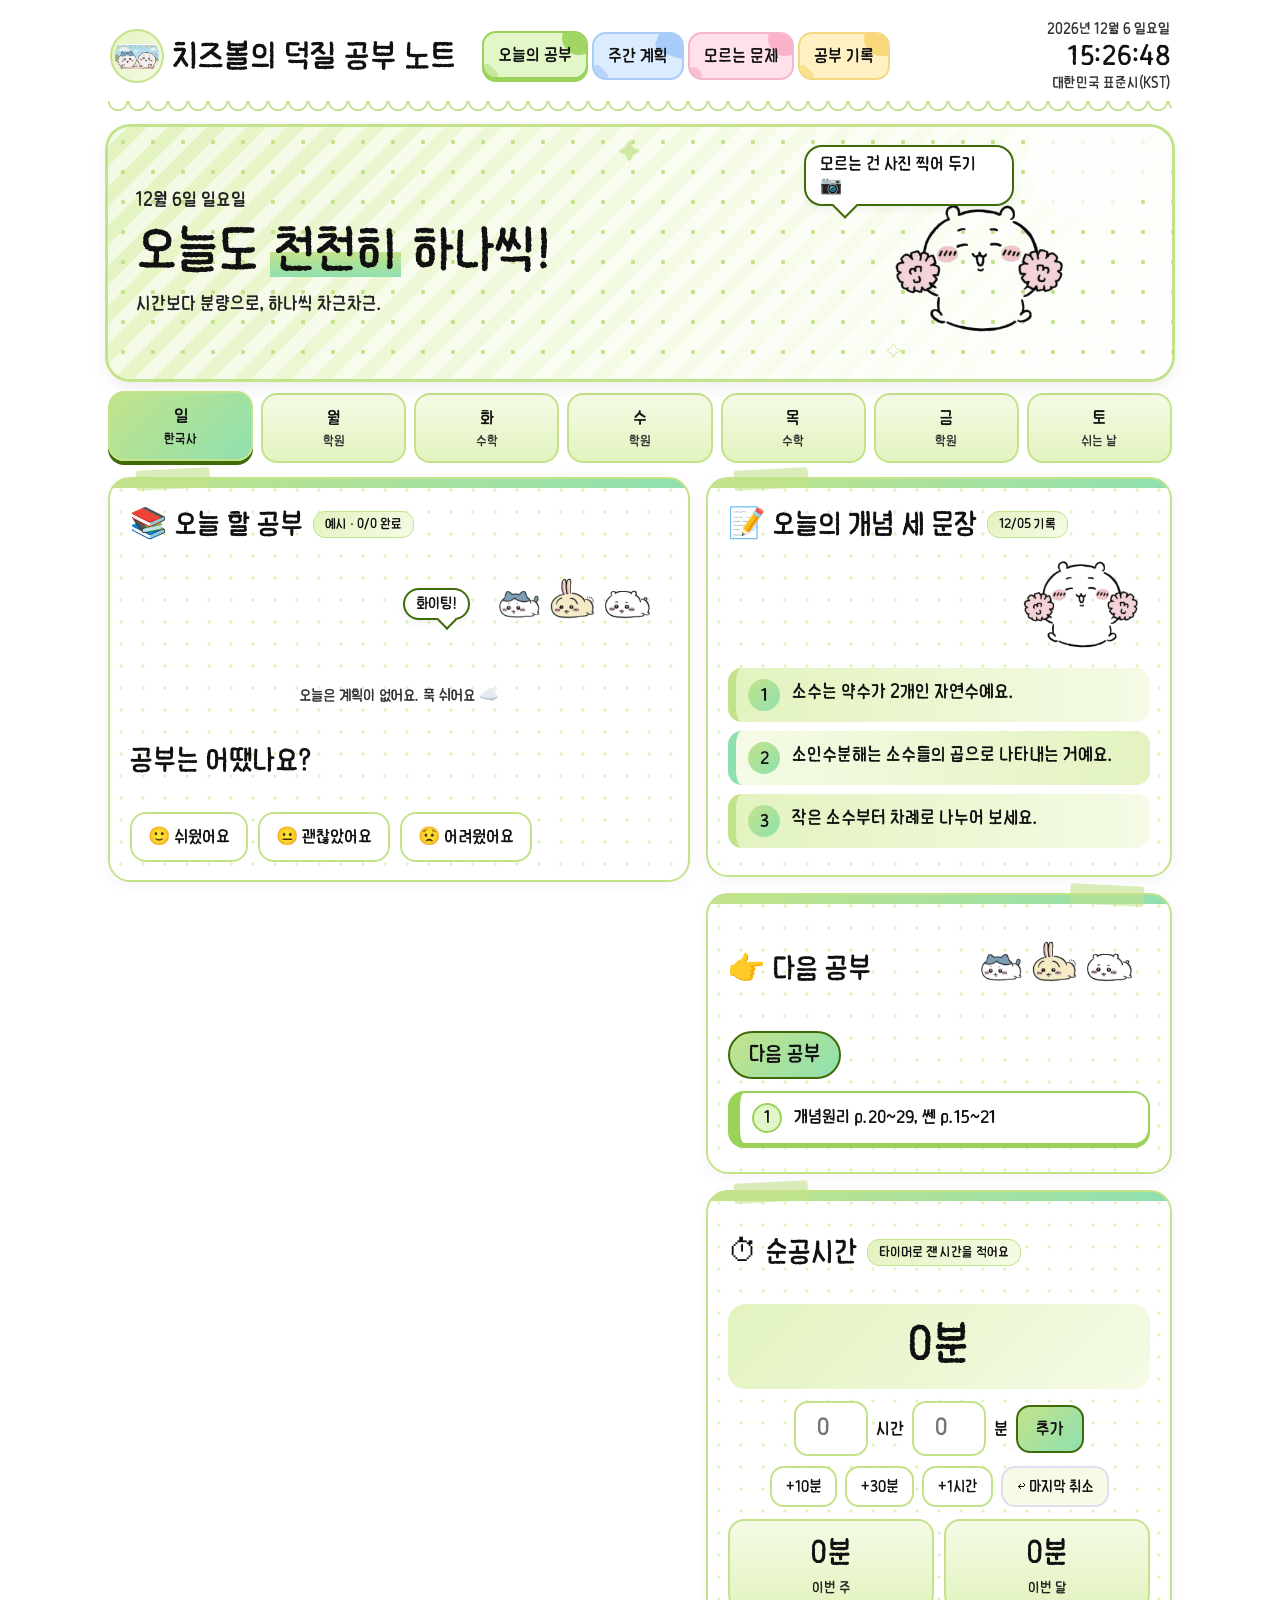
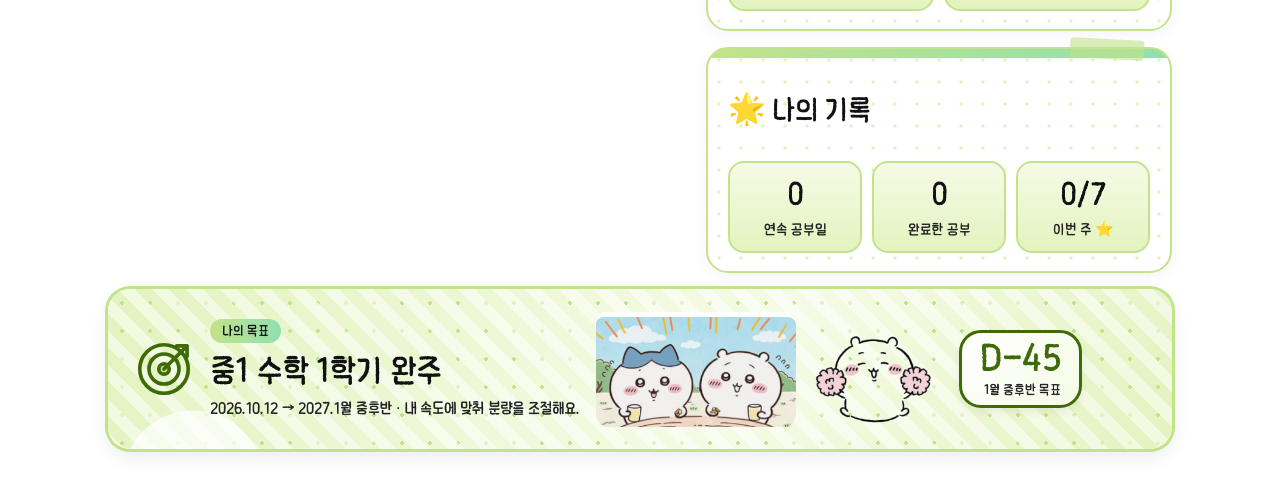
==== commit 662385c7: "모르는 문제 질문·답변에 말로 입력(마이크) 버튼 Co-Authored-By: Claude Sonnet 5.5 <noreply@anthropic.com> Claude-Session" ====
--- a/index.html
+++ b/index.html
@@ -397,6 +397,10 @@
 .nxr{flex:none;font-size:16px;color:#111;background:var(--bg2);border:2px solid var(--bd);border-radius:12px;padding:3px 10px}
 .nx-item.c0{--bd:#9bd35a;--bg2:#e3f6c8}.nx-item.c1{--bd:#7fb2f5;--bg2:#dcecff}
 .nx-item.c2{--bd:#f58db0;--bg2:#ffe1ec}.nx-item.c3{--bd:#f5c542;--bg2:#fff1c4}
+
+.micbtn{font:inherit;font-size:16px;color:#111;border:2.5px solid var(--deep);border-radius:12px;padding:8px 12px;cursor:pointer;background:#fff;touch-action:manipulation}
+.micbtn.rec{background:#ffe0e0;border-color:#e0524e;animation:pulse 1s infinite}
+@keyframes pulse{50%{opacity:.55}}
 </style>
 </head>
 <body>
@@ -485,6 +489,7 @@
       <div class="qaform">
         <textarea id="qaMemo" placeholder="뭐가 어려운지, 어디서 막혔는지 적어요 (예: 수학 p.20 3번, 왜 2로 나누는지 모르겠어요)" maxlength="300"></textarea>
         <div class="qarow">
+          <button type="button" class="micbtn" data-for="qaMemo">🎤 말로 입력</button>
           <label class="photo">📷 문제 사진 고르기<input id="qaFile" type="file" accept="image/*" hidden></label>
           <img id="qaPrev" class="hide" alt="">
           <button type="button" id="qaPost" class="qapost">➕ 카드 올리기</button>
@@ -830,7 +835,7 @@
       (q.memo?'<div class="qaq">'+esc(q.memo)+'</div>':'')+
       '<img class="qimg" src="'+esc(q.url)+'" alt="모르는 문제 사진">'+
       '<div class="qans">'+(ans||'<div class="empty" style="padding:6px 0">아직 답변이 없어요</div>')+'</div>'+
-      '<div class="qaadd"><select class="qwho">'+["엄마","아빠","나"].map(function(n){return '<option'+(n===wh?" selected":"")+'>'+n+'</option>'}).join("")+'</select><textarea class="qtext" placeholder="답변이나 설명을 적어요"></textarea>'+
+      '<div class="qaadd"><select class="qwho">'+["엄마","아빠","나"].map(function(n){return '<option'+(n===wh?" selected":"")+'>'+n+'</option>'}).join("")+'</select><textarea class="qtext" placeholder="답변이나 설명을 적어요"></textarea><button type="button" class="micbtn">🎤 말로</button>'+
       '<label class="photo">📷 사진<input class="qimgf" type="file" accept="image/*" hidden></label><img class="qaprev hide" alt=""><button type="button" class="qsend">답변 달기</button></div></div>';
   }).join("");
 }
@@ -1017,6 +1022,24 @@
     toast("삭제했어요. 다 이해했구나! 🎉");
   }
 });
+
+/* ===== 말로 입력 (마이크) ===== */
+var SR=window.SpeechRecognition||window.webkitSpeechRecognition, REC=null;
+function stopMic(){if(REC){try{REC.stop()}catch(e){}REC=null}[].forEach.call(document.querySelectorAll(".micbtn.rec"),function(b){b.classList.remove("rec")})}
+function micFallback(){toast("이 화면에서는 마이크가 안 돼요. 키보드의 🎤 버튼을 눌러 말해 보세요")}
+document.addEventListener("click",function(e){
+  var b=e.target.closest(".micbtn");if(!b)return;
+  var ta=b.dataset.for?$(b.dataset.for):b.parentNode.querySelector("textarea");if(!ta)return;
+  if(b.classList.contains("rec")){stopMic();return}
+  stopMic();
+  if(!SR){micFallback();return}
+  var r=new SR(),base=ta.value?ta.value.replace(/\s*$/," "):"";
+  r.lang="ko-KR";r.interimResults=true;r.continuous=true;
+  r.onresult=function(ev){var t="";for(var i=0;i<ev.results.length;i++)t+=ev.results[i][0].transcript;ta.value=base+t};
+  r.onerror=function(ev){stopMic();if(ev.error==="not-allowed"||ev.error==="service-not-allowed"||ev.error==="audio-capture")micFallback();else if(ev.error!=="no-speech"&&ev.error!=="aborted")toast("잘 못 들었어요. 다시 눌러 말해 주세요")};
+  r.onend=function(){b.classList.remove("rec");if(REC===r)REC=null};
+  try{r.start();REC=r;b.classList.add("rec");toast("말해 보세요 🎤 (다시 누르면 끝)")}catch(x){micFallback()}
+});
 $("minAdd").addEventListener("click",function(){
   var h=+$("minH").value||0,m=+$("minM").value||0;addMinutes(h*60+m);$("minH").value="";$("minM").value="";
 });
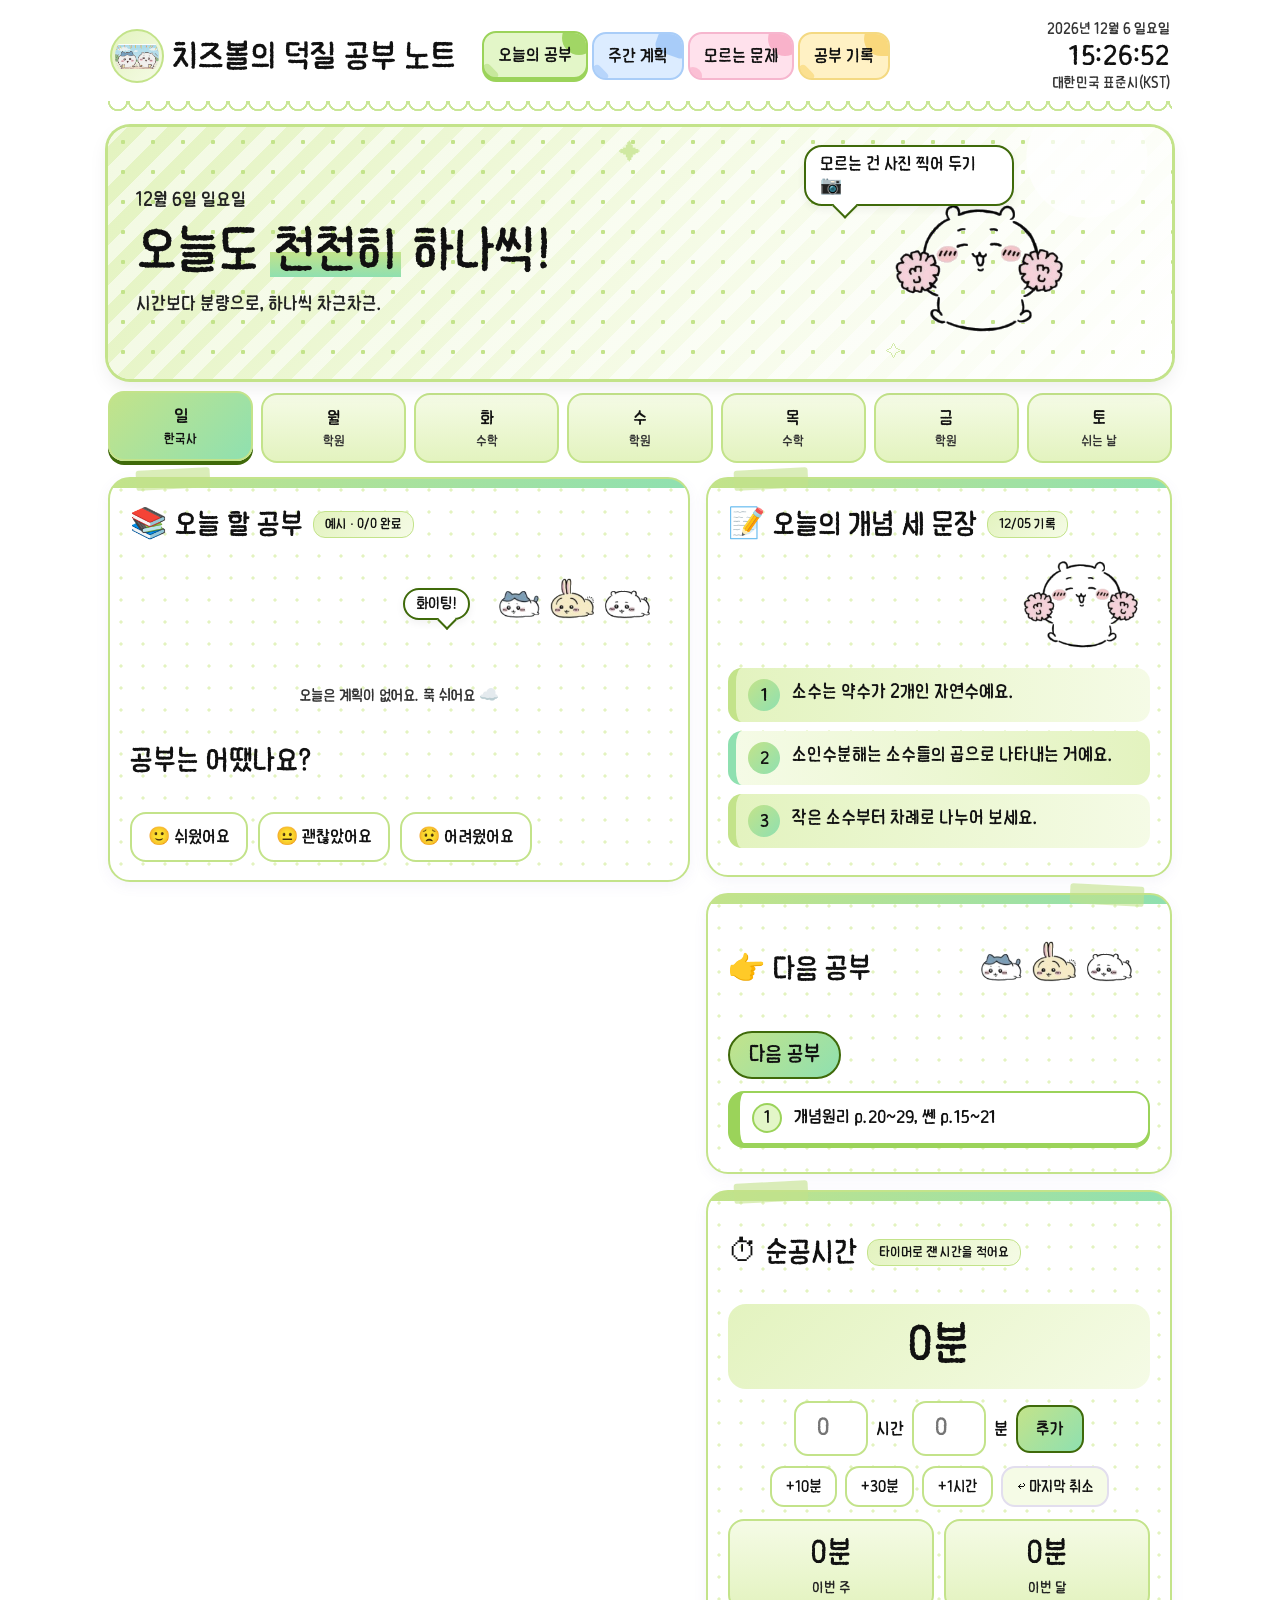
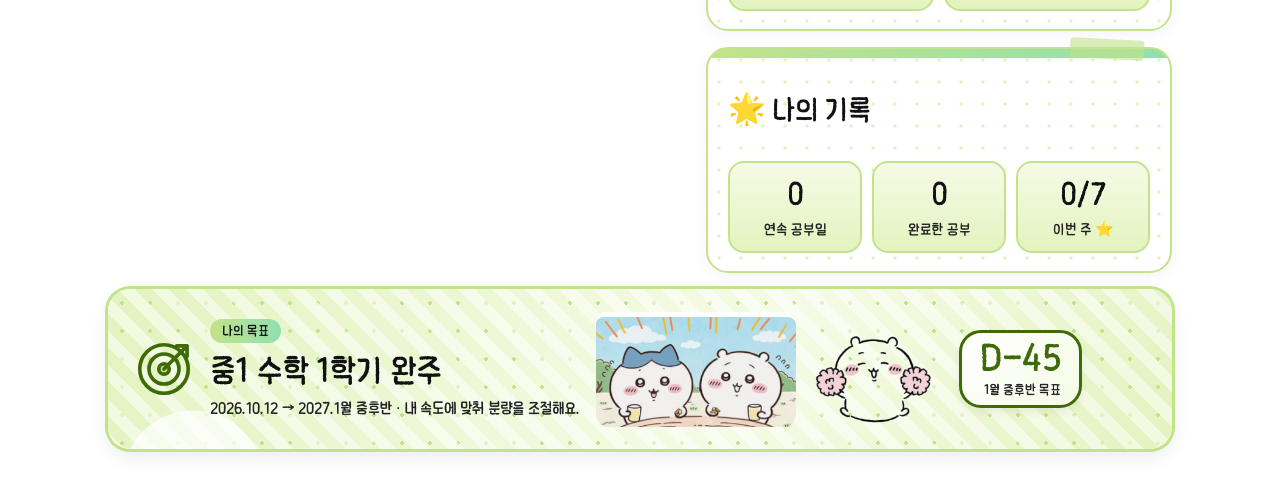
==== commit d1ef3247: "업로드 실패 원인 화면 표시, 사진 용량 축소, 마이크 안 될 때 키보드 안내 Co-Authored-By: Claude Sonnet 5.5 <noreply@anthropic.com" ====
--- a/index.html
+++ b/index.html
@@ -560,7 +560,7 @@
 function esc(s){return String(s==null?"":s).replace(/[&<>"]/g,function(c){return{"&":"&amp;","<":"&lt;",">":"&gt;",'"':"&quot;"}[c]})}
 function pick(a){return a[Math.floor(Math.random()*a.length)]}
 function josa(w,a,b){var c=w.charCodeAt(w.length-1);if(c<0xAC00||c>0xD7A3)return a;return (c-0xAC00)%28?a:b}
-function toast(m){var t=$("toast");t.textContent=m;t.classList.add("on");setTimeout(function(){t.classList.remove("on")},1800)}
+var toastT;function toast(m,ms){var t=$("toast");t.textContent=m;t.classList.add("on");clearTimeout(toastT);toastT=setTimeout(function(){t.classList.remove("on")},ms||1800)}
 function lget(k,d){try{var v=localStorage.getItem(k);return v?JSON.parse(v):d}catch(e){return d}}
 function lset(k,v){try{localStorage.setItem(k,JSON.stringify(v))}catch(e){}}
 var CHEERS=["오늘도 화이팅! 💪","한 걸음씩, 천천히 가자","잘하고 있어, 치즈볼!","모르는 건 사진 찍어 두기 📷","오늘 할 일 다 하면 ⭐","수학은 하다 보면 쉬워져","차근차근 하나씩 ✨","작은 습관이 큰 실력!","쉬엄쉬엄 해도 괜찮아","오늘의 나, 칭찬해 🎉"];
@@ -633,7 +633,7 @@
 }
 function send(body){
   if(HAS_GS){
-    return new Promise(function(ok){google.script.run.withSuccessHandler(ok).withFailureHandler(function(){toast("저장이 안 됐어요. 다시 시도해 줘요");ok()}).apiPost(JSON.stringify(body))});
+    return new Promise(function(ok){google.script.run.withSuccessHandler(function(r){if(r&&r.ok===false){toast("저장이 안 됐어요: "+(r.error||"알 수 없는 오류"),6000);ok()}else ok(r)}).withFailureHandler(function(er){toast("저장이 안 됐어요: "+((er&&er.message)||"연결을 확인해 주세요"),6000);ok()}).apiPost(JSON.stringify(body))});
   }
   if(!LIVE)return Promise.resolve();
   return fetch(API_URL,{method:"POST",headers:{"Content-Type":"text/plain;charset=utf-8"},body:JSON.stringify(body)}).then(function(r){return r.json()}).catch(function(){toast("저장이 안 됐어요. 다시 시도해 줘요")});
@@ -813,14 +813,15 @@
   rd.onload=function(){
     var im=new Image();
     im.onload=function(){
-      var M=1600,w=im.width,h=im.height,k=Math.min(1,M/Math.max(w,h));
+      var M=1280,w=im.width,h=im.height,k=Math.min(1,M/Math.max(w,h));
       var c=document.createElement("canvas");c.width=Math.round(w*k);c.height=Math.round(h*k);
       c.getContext("2d").drawImage(im,0,0,c.width,c.height);
-      var u=c.toDataURL("image/jpeg",0.82);cb(u,u.split(",")[1],"image/jpeg");
+      var u=c.toDataURL("image/jpeg",0.78);cb(u,u.split(",")[1],"image/jpeg");
     };
     im.onerror=function(){cb(String(rd.result),String(rd.result).split(",")[1],file.type||"image/jpeg")};
     im.src=rd.result;
   };
+  rd.onerror=function(){toast("사진을 읽지 못했어요. 다른 사진으로 해 보세요",5000)};
   rd.readAsDataURL(file);
 }
 function who(){try{return localStorage.getItem("qa-who")||"엄마"}catch(e){return "엄마"}}
@@ -970,7 +971,7 @@
 var QSTAGE=null, ASTAGE={};
 $("qaFile").addEventListener("change",function(e){
   var f=e.target.files[0];if(!f)return;
-  compressImage(f,function(url,b64,mime){QSTAGE={url:url,b64:b64,mime:mime,name:f.name};$("qaPrev").src=url;$("qaPrev").classList.remove("hide")});
+  compressImage(f,function(url,b64,mime){QSTAGE={url:url,b64:b64,mime:mime,name:f.name};$("qaPrev").src=url;$("qaPrev").classList.remove("hide");toast("사진을 골랐어요 ✅ 이제 [카드 올리기]를 눌러요")});
   e.target.value="";
 });
 $("qaPost").addEventListener("click",function(){
@@ -981,6 +982,7 @@
     toast("올리는 중이에요… 📤");
     send({action:"photo",id:id,date:TODAY,name:st.name,mime:st.mime,data:st.b64,memo:memo}).then(function(r){
       if(r&&r.url){DB.qa.push({id:r.id||id,date:TODAY,url:r.url,memo:memo,answers:[]});renderQA();toast("모르는 문제 카드를 만들었어요 📷")}
+      else{QSTAGE=st;$("qaMemo").value=memo;$("qaPrev").classList.remove("hide")}   // 실패하면 다시 누를 수 있게 되돌려요
     });
   }else{
     DB.qa.push({id:id,date:TODAY,url:st.url,memo:memo,answers:[]});renderQA();toast("예시 모드: 이 화면에서만 보여요");
@@ -1026,11 +1028,11 @@
 /* ===== 말로 입력 (마이크) ===== */
 var SR=window.SpeechRecognition||window.webkitSpeechRecognition, REC=null;
 function stopMic(){if(REC){try{REC.stop()}catch(e){}REC=null}[].forEach.call(document.querySelectorAll(".micbtn.rec"),function(b){b.classList.remove("rec")})}
-function micFallback(){toast("이 화면에서는 마이크가 안 돼요. 키보드의 🎤 버튼을 눌러 말해 보세요")}
+var MICTA=null;function micFallback(){if(MICTA)try{MICTA.focus()}catch(e){}toast("이 화면은 마이크를 막고 있어요. 올라온 키보드의 🎤(마이크) 버튼을 눌러 말해 보세요",7000)}
 document.addEventListener("click",function(e){
   var b=e.target.closest(".micbtn");if(!b)return;
   var ta=b.dataset.for?$(b.dataset.for):b.parentNode.querySelector("textarea");if(!ta)return;
-  if(b.classList.contains("rec")){stopMic();return}
+  MICTA=ta;if(b.classList.contains("rec")){stopMic();return}
   stopMic();
   if(!SR){micFallback();return}
   var r=new SR(),base=ta.value?ta.value.replace(/\s*$/," "):"";
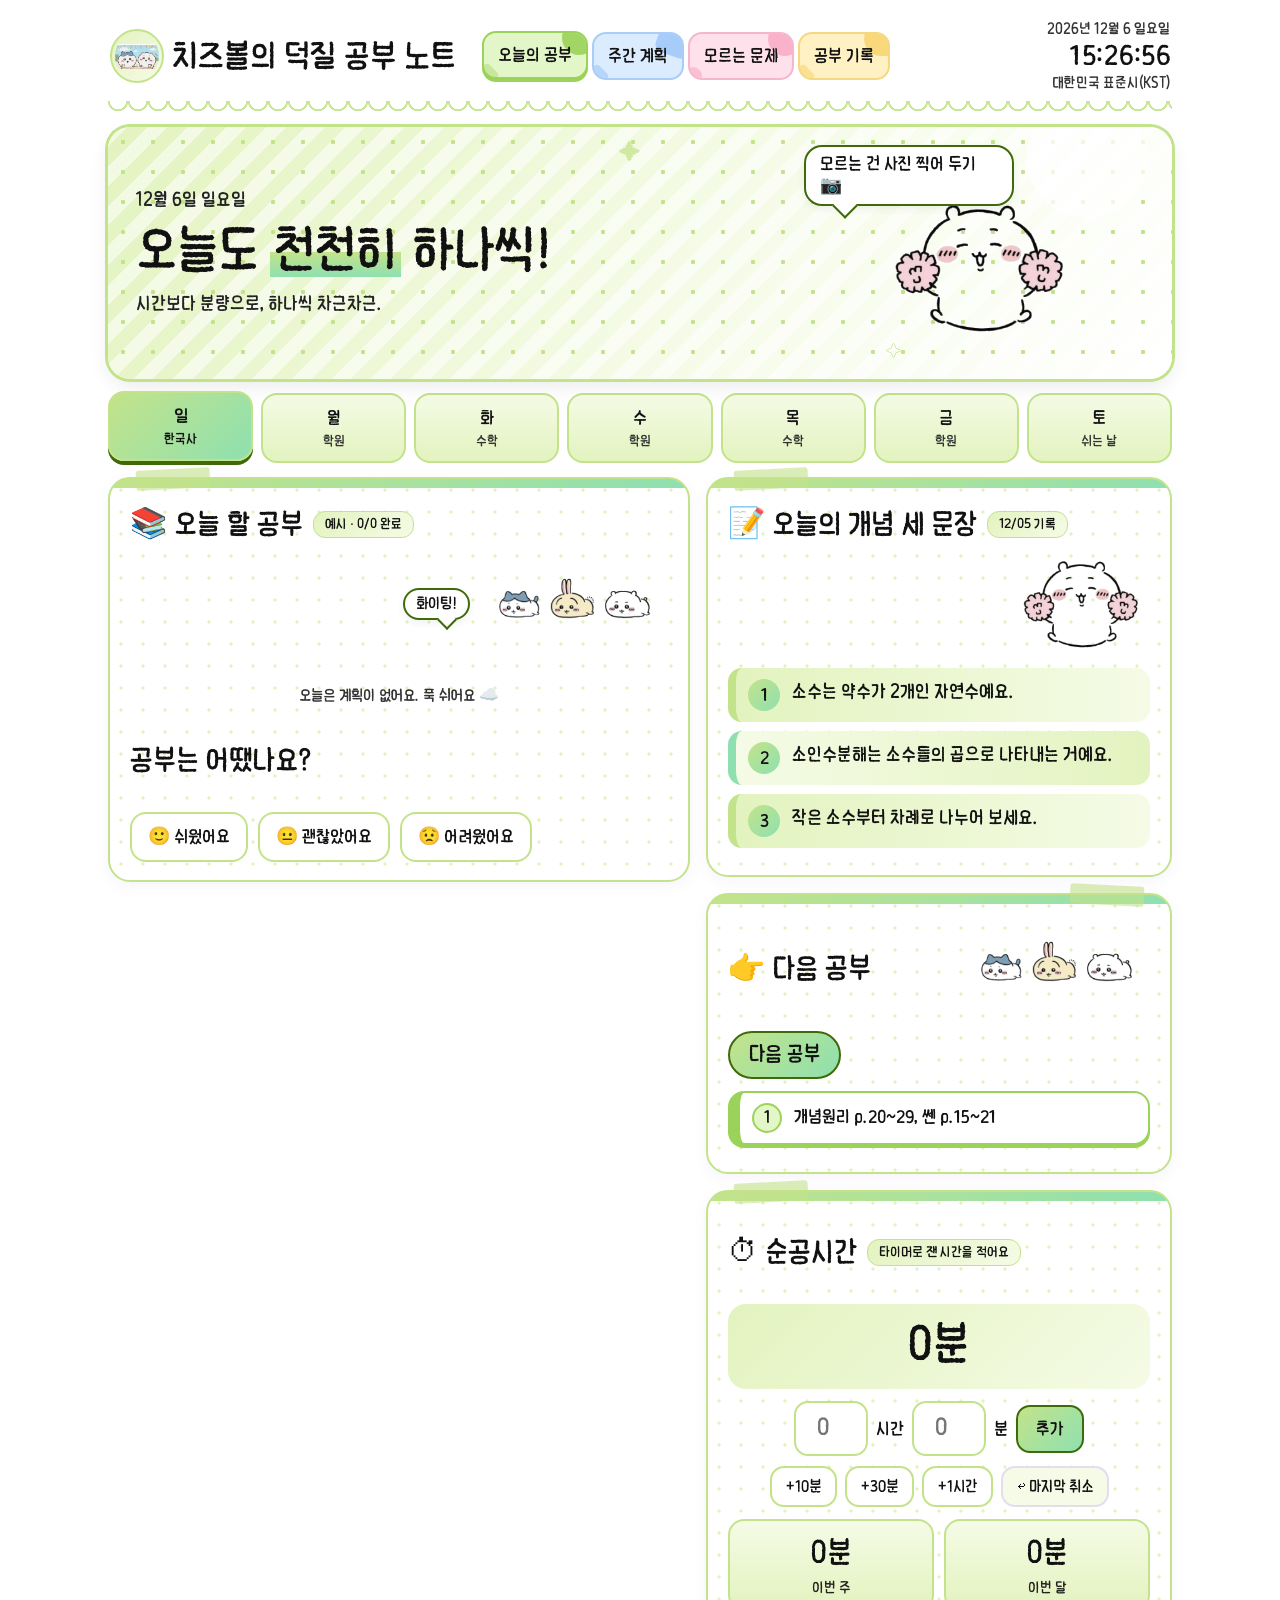
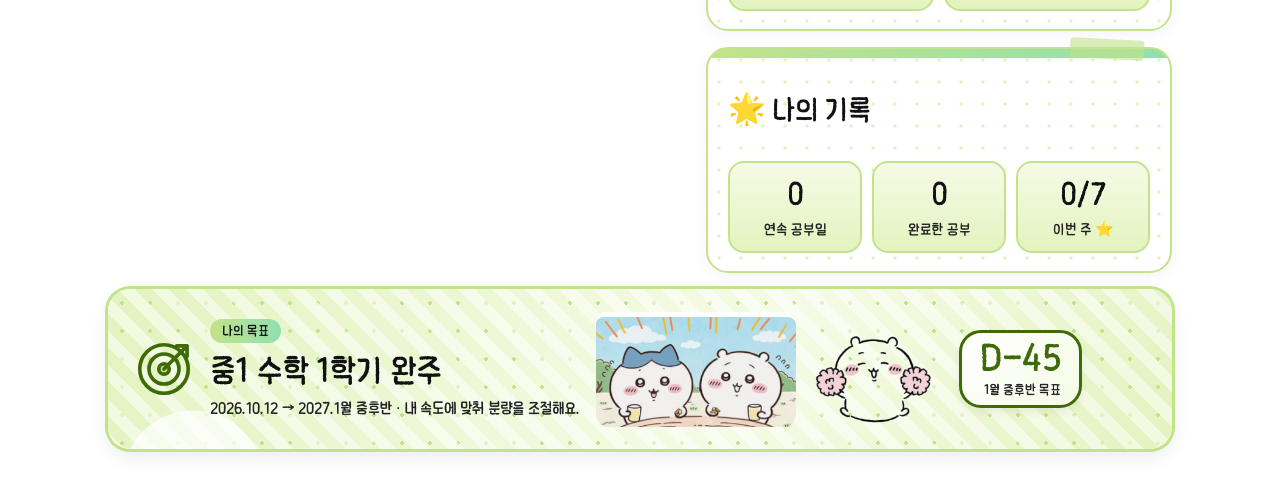
==== commit 32809bfa: "말로 입력: 폰 녹음 후 AI가 글로 변환(마이크 직접 접근 불필요) Co-Authored-By: Claude Sonnet 5.5 <noreply@anthropic.com> Cla" ====
--- a/index.html
+++ b/index.html
@@ -398,7 +398,7 @@
 .nx-item.c0{--bd:#9bd35a;--bg2:#e3f6c8}.nx-item.c1{--bd:#7fb2f5;--bg2:#dcecff}
 .nx-item.c2{--bd:#f58db0;--bg2:#ffe1ec}.nx-item.c3{--bd:#f5c542;--bg2:#fff1c4}
 
-.micbtn{font:inherit;font-size:16px;color:#111;border:2.5px solid var(--deep);border-radius:12px;padding:8px 12px;cursor:pointer;background:#fff;touch-action:manipulation}
+.micbtn{display:inline-block;font:inherit;font-size:16px;color:#111;border:2.5px solid var(--deep);border-radius:12px;padding:8px 12px;cursor:pointer;background:#fff;touch-action:manipulation}
 .micbtn.rec{background:#ffe0e0;border-color:#e0524e;animation:pulse 1s infinite}
 @keyframes pulse{50%{opacity:.55}}
 </style>
@@ -489,7 +489,7 @@
       <div class="qaform">
         <textarea id="qaMemo" placeholder="뭐가 어려운지, 어디서 막혔는지 적어요 (예: 수학 p.20 3번, 왜 2로 나누는지 모르겠어요)" maxlength="300"></textarea>
         <div class="qarow">
-          <button type="button" class="micbtn" data-for="qaMemo">🎤 말로 입력</button>
+          <label class="micbtn" data-for="qaMemo">🎙 말로 입력<input class="audf" type="file" accept="audio/*" capture hidden></label>
           <label class="photo">📷 문제 사진 고르기<input id="qaFile" type="file" accept="image/*" hidden></label>
           <img id="qaPrev" class="hide" alt="">
           <button type="button" id="qaPost" class="qapost">➕ 카드 올리기</button>
@@ -836,7 +836,7 @@
       (q.memo?'<div class="qaq">'+esc(q.memo)+'</div>':'')+
       '<img class="qimg" src="'+esc(q.url)+'" alt="모르는 문제 사진">'+
       '<div class="qans">'+(ans||'<div class="empty" style="padding:6px 0">아직 답변이 없어요</div>')+'</div>'+
-      '<div class="qaadd"><select class="qwho">'+["엄마","아빠","나"].map(function(n){return '<option'+(n===wh?" selected":"")+'>'+n+'</option>'}).join("")+'</select><textarea class="qtext" placeholder="답변이나 설명을 적어요"></textarea><button type="button" class="micbtn">🎤 말로</button>'+
+      '<div class="qaadd"><select class="qwho">'+["엄마","아빠","나"].map(function(n){return '<option'+(n===wh?" selected":"")+'>'+n+'</option>'}).join("")+'</select><textarea class="qtext" placeholder="답변이나 설명을 적어요"></textarea><label class="micbtn">🎙 말로<input class="audf" type="file" accept="audio/*" capture hidden></label>'+
       '<label class="photo">📷 사진<input class="qimgf" type="file" accept="image/*" hidden></label><img class="qaprev hide" alt=""><button type="button" class="qsend">답변 달기</button></div></div>';
   }).join("");
 }
@@ -1025,22 +1025,23 @@
   }
 });
 
-/* ===== 말로 입력 (마이크) ===== */
-var SR=window.SpeechRecognition||window.webkitSpeechRecognition, REC=null;
-function stopMic(){if(REC){try{REC.stop()}catch(e){}REC=null}[].forEach.call(document.querySelectorAll(".micbtn.rec"),function(b){b.classList.remove("rec")})}
-var MICTA=null;function micFallback(){if(MICTA)try{MICTA.focus()}catch(e){}toast("이 화면은 마이크를 막고 있어요. 올라온 키보드의 🎤(마이크) 버튼을 눌러 말해 보세요",7000)}
-document.addEventListener("click",function(e){
-  var b=e.target.closest(".micbtn");if(!b)return;
-  var ta=b.dataset.for?$(b.dataset.for):b.parentNode.querySelector("textarea");if(!ta)return;
-  MICTA=ta;if(b.classList.contains("rec")){stopMic();return}
-  stopMic();
-  if(!SR){micFallback();return}
-  var r=new SR(),base=ta.value?ta.value.replace(/\s*$/," "):"";
-  r.lang="ko-KR";r.interimResults=true;r.continuous=true;
-  r.onresult=function(ev){var t="";for(var i=0;i<ev.results.length;i++)t+=ev.results[i][0].transcript;ta.value=base+t};
-  r.onerror=function(ev){stopMic();if(ev.error==="not-allowed"||ev.error==="service-not-allowed"||ev.error==="audio-capture")micFallback();else if(ev.error!=="no-speech"&&ev.error!=="aborted")toast("잘 못 들었어요. 다시 눌러 말해 주세요")};
-  r.onend=function(){b.classList.remove("rec");if(REC===r)REC=null};
-  try{r.start();REC=r;b.classList.add("rec");toast("말해 보세요 🎤 (다시 누르면 끝)")}catch(x){micFallback()}
+/* ===== 말로 입력: 폰의 녹음기로 녹음 → 서버(AI)가 글로 바꿔 줘요 ===== */
+document.addEventListener("change",function(e){
+  var inp=e.target.closest(".audf");if(!inp)return;
+  var lab=inp.parentNode,ta=lab.dataset.for?$(lab.dataset.for):lab.parentNode.querySelector("textarea"),f=inp.files[0];
+  inp.value="";if(!f||!ta)return;
+  if(!LIVE){toast("예시 모드에서는 말로 입력이 안 돼요");return}
+  if(f.size>8*1024*1024){toast("녹음이 너무 길어요. 1~2분 안으로 다시 녹음해 주세요",5000);return}
+  var rd=new FileReader();
+  rd.onload=function(){
+    toast("글로 바꾸는 중이에요… ✍️ (잠깐만요)",20000);
+    send({action:"transcribe",mime:f.type||"audio/mp4",data:String(rd.result).split(",")[1]}).then(function(r){
+      if(r&&r.ok&&r.text){ta.value=(ta.value?ta.value.replace(/\s*$/," "):"")+r.text;toast("글로 바꿨어요 ✅ 틀린 곳은 고쳐 주세요",3500)}
+      else if(r&&r.ok)toast("말소리를 못 알아들었어요. 다시 녹음해 주세요",4000);
+    });
+  };
+  rd.onerror=function(){toast("녹음 파일을 읽지 못했어요",4000)};
+  rd.readAsDataURL(f);
 });
 $("minAdd").addEventListener("click",function(){
   var h=+$("minH").value||0,m=+$("minM").value||0;addMinutes(h*60+m);$("minH").value="";$("minM").value="";
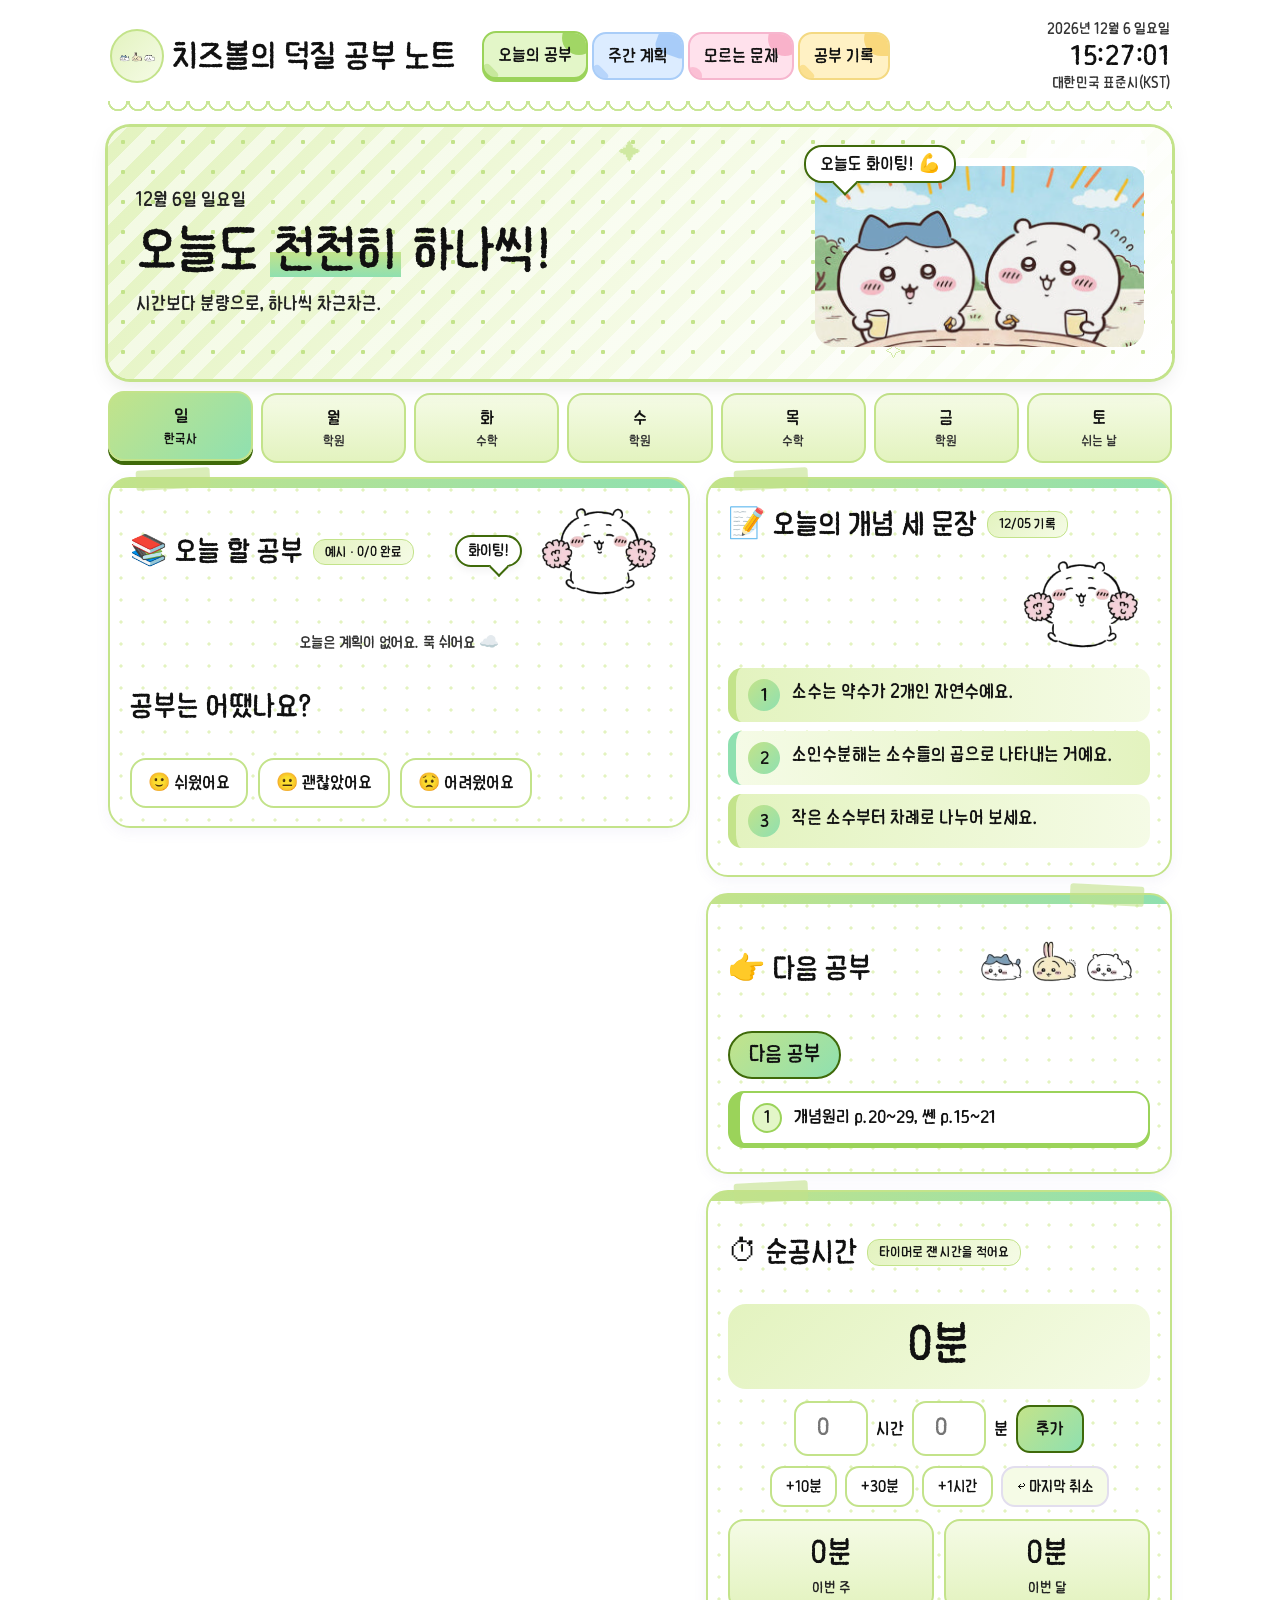
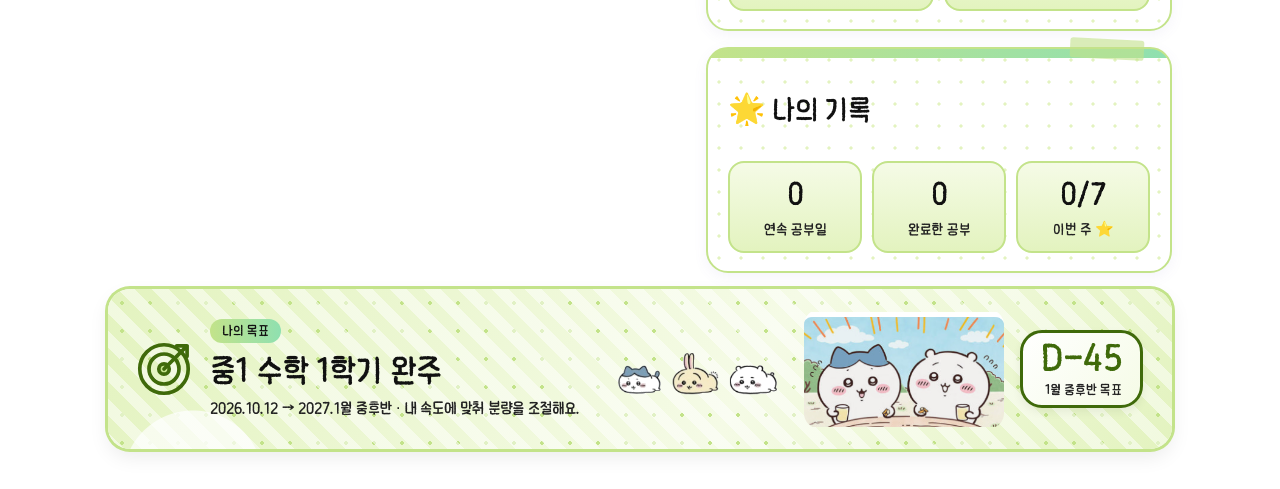
==== commit 5250285a: "캐릭터 그림을 열 때·탭 전환·터치할 때마다 무작위로 바꾸고 최근 그림은 피함 Co-Authored-By: Claude Sonnet 5.5 <noreply@anthropic.com" ====
--- a/index.html
+++ b/index.html
@@ -566,15 +566,26 @@
 var CHEERS=["오늘도 화이팅! 💪","한 걸음씩, 천천히 가자","잘하고 있어, 치즈볼!","모르는 건 사진 찍어 두기 📷","오늘 할 일 다 하면 ⭐","수학은 하다 보면 쉬워져","차근차근 하나씩 ✨","작은 습관이 큰 실력!","쉬엄쉬엄 해도 괜찮아","오늘의 나, 칭찬해 🎉"];
 function dayNum(){return Math.floor(utc(TODAY)/864e5)}
 function kindOf(u){return /pompom/.test(u)?"jump":/lying/.test(u)?"crawl":/friends/.test(u)?"sway":"float"}
+function setImg(el,u){el.onerror=function(){el.onerror=null;var f=IMAGES[0];el.src=IMG_DATA[f]||f};el.src=IMG_DATA[u]||u;el.dataset.kind=kindOf(u)}
+function pickImg(used){
+  var pool=IMAGES.filter(function(u,i){return IMAGES.indexOf(u)===i});
+  var recent=lget("img-recent",[]),keep=Math.min(Math.max(pool.length-1,0),12);
+  var fresh=pool.filter(function(u){return used.indexOf(u)<0&&recent.slice(-keep).indexOf(u)<0});
+  if(!fresh.length)fresh=pool.filter(function(u){return used.indexOf(u)<0});
+  if(!fresh.length)fresh=pool;
+  var u=pick(fresh);recent.push(u);lset("img-recent",recent.slice(-30));return u;
+}
+/* 그림은 열 때마다, 탭을 바꿀 때마다, 눌렀을 때마다 새 그림으로 바뀌어요 (같은 화면에 같은 그림이 겹치지 않게) */
 function assignImages(){
-  var els=document.querySelectorAll("img.slot");
-  [].forEach.call(els,function(el){
-    var off=+(el.dataset.off||0);
-    var u=IMAGES[(dayNum()+(+el.dataset.slot)+off)%IMAGES.length];el.src=IMG_DATA[u]||u;el.dataset.kind=kindOf(u);
-  });
-  var c=CHEERS[dayNum()%CHEERS.length];$("bubble").textContent=c;
-}
-document.addEventListener("click",function(e){var el=e.target.closest&&e.target.closest("img.slot");if(!el)return;el.dataset.off=(+(el.dataset.off||0)+1);assignImages()});
+  var used=[];
+  [].forEach.call(document.querySelectorAll("img.slot"),function(el){var u=pickImg(used);used.push(u);setImg(el,u)});
+  $("bubble").textContent=pick(CHEERS);
+}
+document.addEventListener("click",function(e){
+  var el=e.target.closest&&e.target.closest("img.slot");if(!el)return;
+  var used=[].map.call(document.querySelectorAll("img.slot"),function(x){return x.getAttribute("src")});
+  var u=pickImg([]);setImg(el,u);
+});
 
 /* ============ 데이터 ============ */
 var DB = {plan:[],log:[],vocab:[],repeats:[],rchecks:[],minutes:[],qlog:[],questions:[],qa:[],mood:{}};
@@ -612,7 +623,7 @@
   DB.log.forEach(function(l){if(l.mood)DB.mood[l.date]=l.mood});
   DB.vocab=(j.vocab||[]).map(toVocab);
   DB.qa=j.qa||[]; DB.repeats=j.repeats||[]; DB.rchecks=j.rchecks||[]; DB.minutes=j.minutes||[]; DB.qlog=j.qlog||[]; DB.questions=j.questions||[];
-  if(j.images&&j.images.length)IMAGES=IMAGES.concat(j.images);
+  if(j.images&&j.images.length)j.images.forEach(function(u){if(IMAGES.indexOf(u)<0)IMAGES.push(u)});
   if(j.goal){for(var k in j.goal){if(j.goal[k])GOAL[k]=j.goal[k]}}
 }
 function loadData(){
@@ -1052,7 +1063,7 @@
   if(b.classList.contains("on"))return;
   [].forEach.call(document.querySelectorAll("nav button"),function(x){x.classList.toggle("on",x===b)});
   ["today","plan","qa","log"].forEach(function(id){$(id).classList.toggle("hide",id!==b.dataset.tab)});
-  window.scrollTo(0,0);
+  window.scrollTo(0,0);assignImages();
 }
 [].forEach.call(document.querySelectorAll("nav button"),function(b){
   b.addEventListener("pointerdown",function(){showTab(b)});   // 클릭 대기(딜레이) 없이 바로 바꿔요
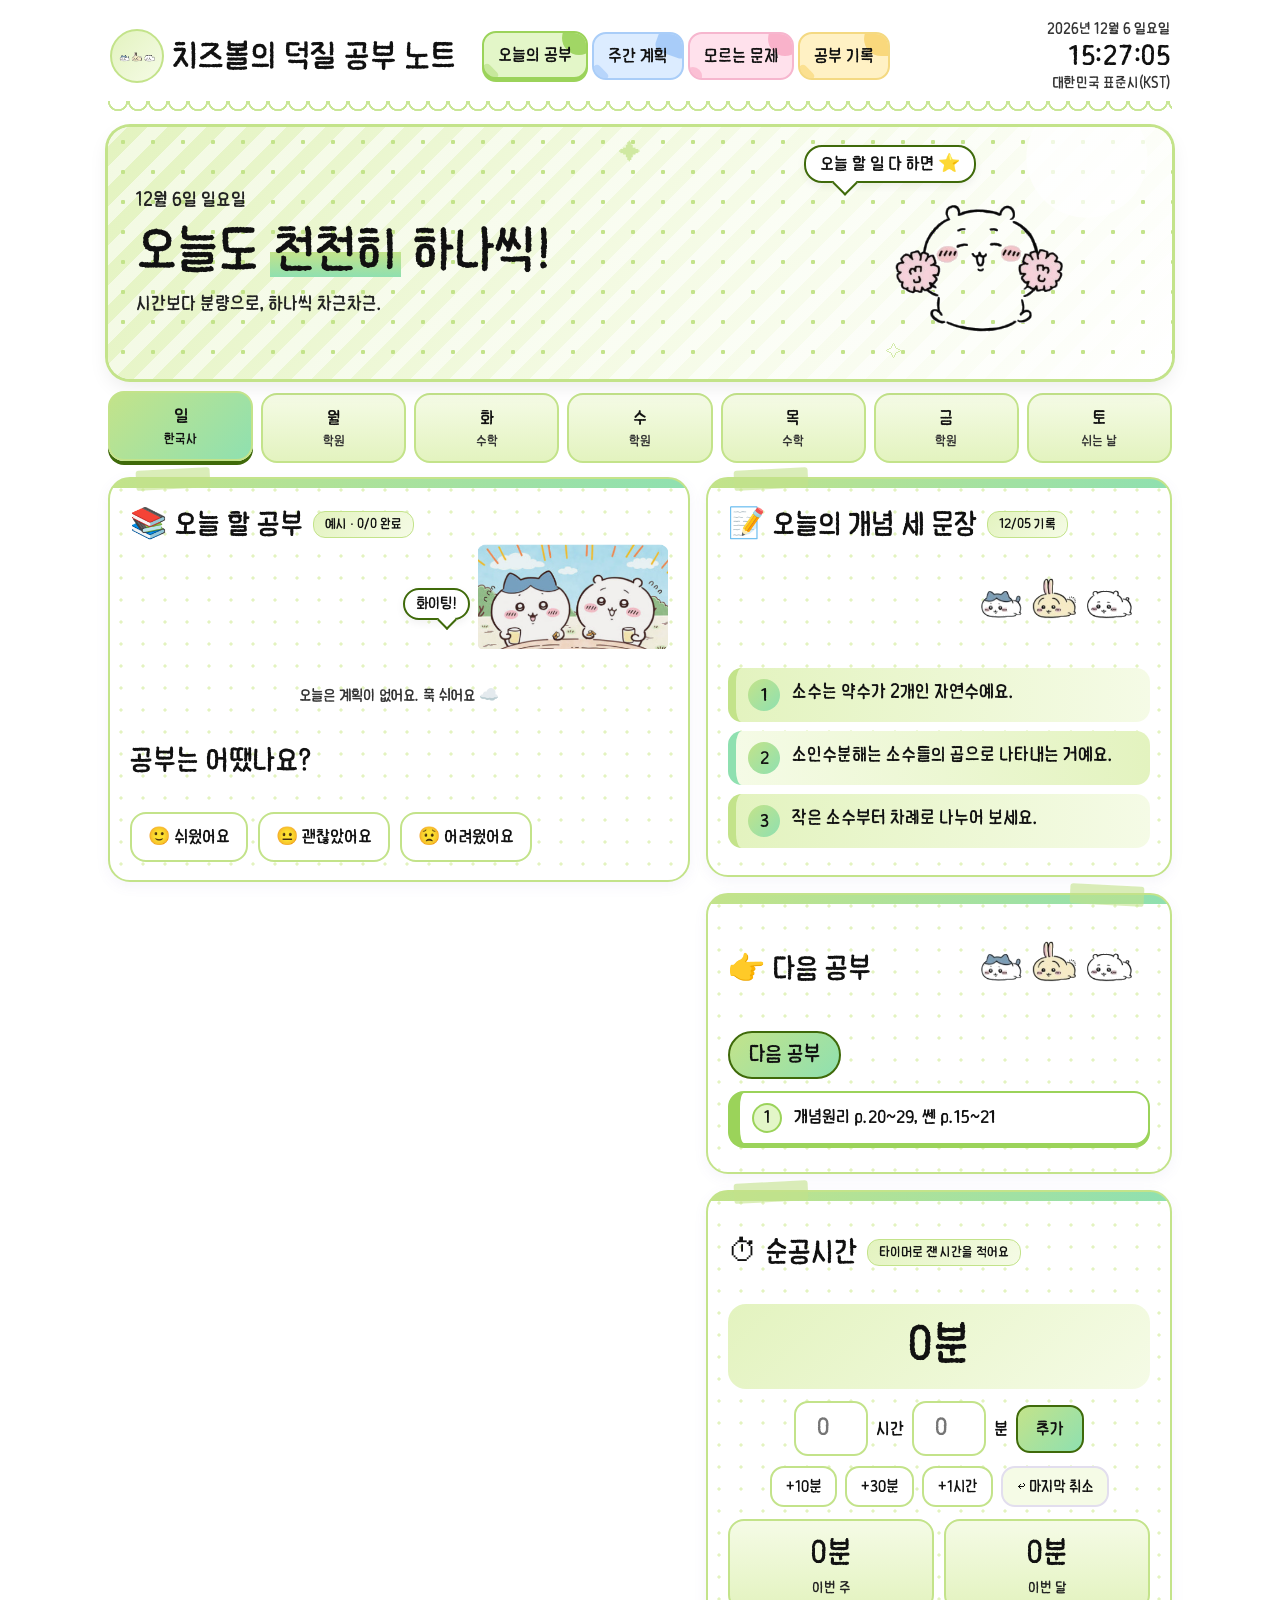
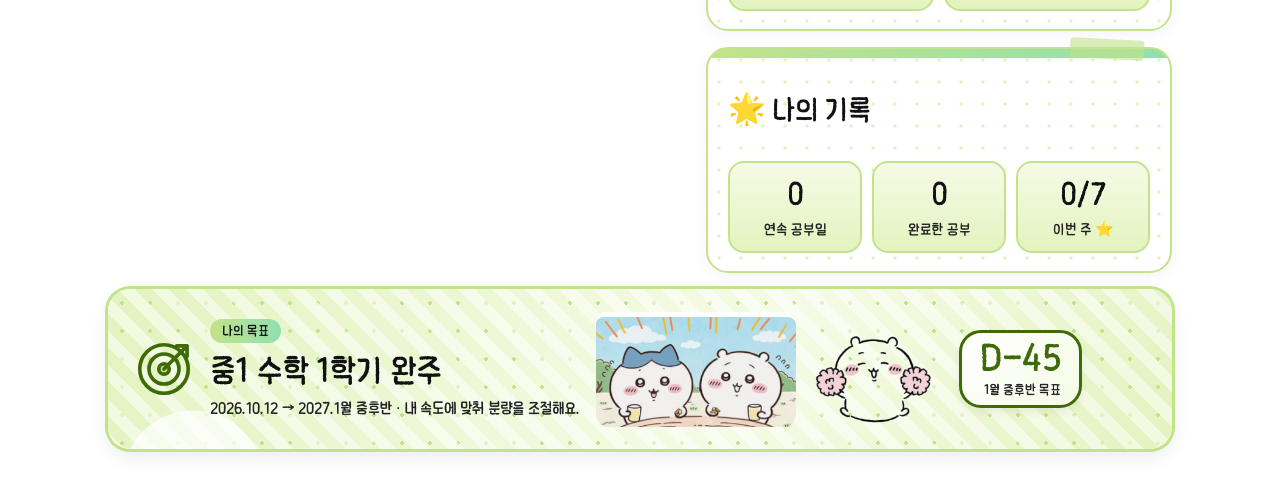
==== commit f6357d0f: "모르는 문제 답변 수정·삭제 버튼 Co-Authored-By: Claude Sonnet 5.5 <noreply@anthropic.com> Claude-Session: https:/" ====
--- a/index.html
+++ b/index.html
@@ -401,6 +401,14 @@
 .micbtn{display:inline-block;font:inherit;font-size:16px;color:#111;border:2.5px solid var(--deep);border-radius:12px;padding:8px 12px;cursor:pointer;background:#fff;touch-action:manipulation}
 .micbtn.rec{background:#ffe0e0;border-color:#e0524e;animation:pulse 1s infinite}
 @keyframes pulse{50%{opacity:.55}}
+
+.abtns{display:flex;gap:8px;margin-top:8px;justify-content:flex-end}
+.abtns button,.aeditbox button{font:inherit;font-size:14px;color:#111;background:#fff;border:2px solid var(--pri);border-radius:10px;padding:4px 10px;cursor:pointer;touch-action:manipulation}
+.abtns .adel.sure,.aeditbox .asave{background:#ffe0e0;border-color:#e0524e;font-weight:700}
+.aeditbox .asave{background:linear-gradient(135deg,var(--pri),var(--pri2));border-color:var(--deep)}
+.aeditbox{margin-top:6px}
+.aeditbox textarea{width:100%;min-height:64px;font:inherit;font-size:17px;padding:8px 10px;border:2.5px solid var(--pri);border-radius:12px;color:#111;background:#fff;box-sizing:border-box}
+.aeditbox .row{display:flex;gap:8px;margin-top:6px;justify-content:flex-end}
 </style>
 </head>
 <body>
@@ -842,7 +850,7 @@
   if(!L.length){$("qaList").innerHTML='<div class="empty">모르는 문제 카드가 아직 없어요 ✨</div>';return}
   var wh=who();
   $("qaList").innerHTML=L.map(function(q){
-    var ans=(q.answers||[]).map(function(a){return '<div class="a"><b>'+esc(a.who)+'</b>'+esc(a.text||"")+'<small>'+esc(a.at||"")+'</small>'+(a.img?'<img src="'+esc(a.img)+'" alt="답변 사진">':"")+'</div>'}).join("");
+    var ans=(q.answers||[]).map(function(a,i){return '<div class="a" data-i="'+i+'" data-aid="'+esc(a.aid||"")+'"><b>'+esc(a.who)+'</b><span class="atx">'+esc(a.text||"")+'</span><small>'+esc(a.at||"")+(a.edited?' · 수정됨':'')+'</small>'+(a.img?'<img src="'+esc(a.img)+'" alt="답변 사진">':"")+'<div class="abtns"><button type="button" class="aedit">✏️ 수정</button><button type="button" class="adel">🗑 삭제</button></div></div>'}).join("");
     return '<div class="qaitem" data-id="'+esc(q.id)+'"><div class="qh"><span class="chip">'+q.date.slice(5).replace("-","/")+' ('+DAYN[wIdx(q.date)]+')</span><button type="button" class="qadel">🗑 이해했어요 (삭제)</button></div>'+
       (q.memo?'<div class="qaq">'+esc(q.memo)+'</div>':'')+
       '<img class="qimg" src="'+esc(q.url)+'" alt="모르는 문제 사진">'+
@@ -1011,6 +1019,31 @@
 $("qaList").addEventListener("click",function(e){
   var it=e.target.closest(".qaitem");if(!it)return;
   var id=it.dataset.id,q=DB.qa.filter(function(x){return String(x.id)===id})[0];if(!q)return;
+  var ab=e.target.closest(".a");
+  if(ab&&e.target.closest(".aedit")){
+    var ai=+ab.dataset.i,cur=(q.answers[ai]||{}).text||"";
+    ab.querySelector(".atx").style.display="none";ab.querySelector(".abtns").style.display="none";
+    var bx=document.createElement("div");bx.className="aeditbox";
+    bx.innerHTML='<textarea></textarea><div class="row"><button type="button" class="acancel">취소</button><button type="button" class="asave">저장</button></div>';
+    bx.querySelector("textarea").value=cur;ab.appendChild(bx);bx.querySelector("textarea").focus();return;
+  }
+  if(ab&&e.target.closest(".acancel")){renderQA();return}
+  if(ab&&e.target.closest(".asave")){
+    var ni=+ab.dataset.i,nt=ab.querySelector(".aeditbox textarea").value.trim(),an=q.answers[ni];
+    if(!an)return;
+    if(!nt&&!an.img){toast("내용을 적어 주세요");return}
+    an.text=nt;an.edited=true;renderQA();
+    if(LIVE)send({action:"qaAnswerEdit",id:id,aid:an.aid||"",idx:ni,text:nt});
+    toast("답변을 고쳤어요 ✏️");return;
+  }
+  var adb=ab&&e.target.closest(".abtns .adel");
+  if(adb){
+    if(!adb.classList.contains("sure")){adb.classList.add("sure");adb.textContent="정말 삭제? 한 번 더";setTimeout(function(){adb.classList.remove("sure");adb.textContent="🗑 삭제"},3500);return}
+    var di=+ab.dataset.i,dn=q.answers[di];if(!dn)return;
+    q.answers.splice(di,1);renderQA();
+    if(LIVE)send({action:"qaAnswerDelete",id:id,aid:dn.aid||"",idx:di});
+    toast("답변을 지웠어요 🗑");return;
+  }
   var im=e.target.closest("img.qimg,.qans img");if(im){im.classList.toggle("big");return}
   var sb=e.target.closest(".qsend");
   if(sb){
@@ -1019,10 +1052,11 @@
     try{localStorage.setItem("qa-who",w)}catch(x){}
     var o=parts(),at=(+o.month.replace("월",""))+"/"+(+o.day.replace("일",""));
     delete ASTAGE[id];
-    var done=function(img){q.answers=q.answers||[];q.answers.push({who:w,text:t,at:at,img:img||""});renderQA();toast("답변을 달았어요 💬")};
+    var aid="a"+Date.now()+Math.floor(Math.random()*1000);
+    var done=function(img){q.answers=q.answers||[];q.answers.push({aid:aid,who:w,text:t,at:at,img:img||""});renderQA();toast("답변을 달았어요 💬")};
     if(!LIVE){done(st&&st.url);return}
     toast("저장하는 중이에요…");
-    var body={action:"qaAnswer",id:id,who:w,text:t,at:at};
+    var body={action:"qaAnswer",id:id,aid:aid,who:w,text:t,at:at};
     if(st){body.data=st.b64;body.mime=st.mime;body.name=st.name;body.date=TODAY}
     send(body).then(function(r){if(r&&r.ok)done(r.img);});
     return;
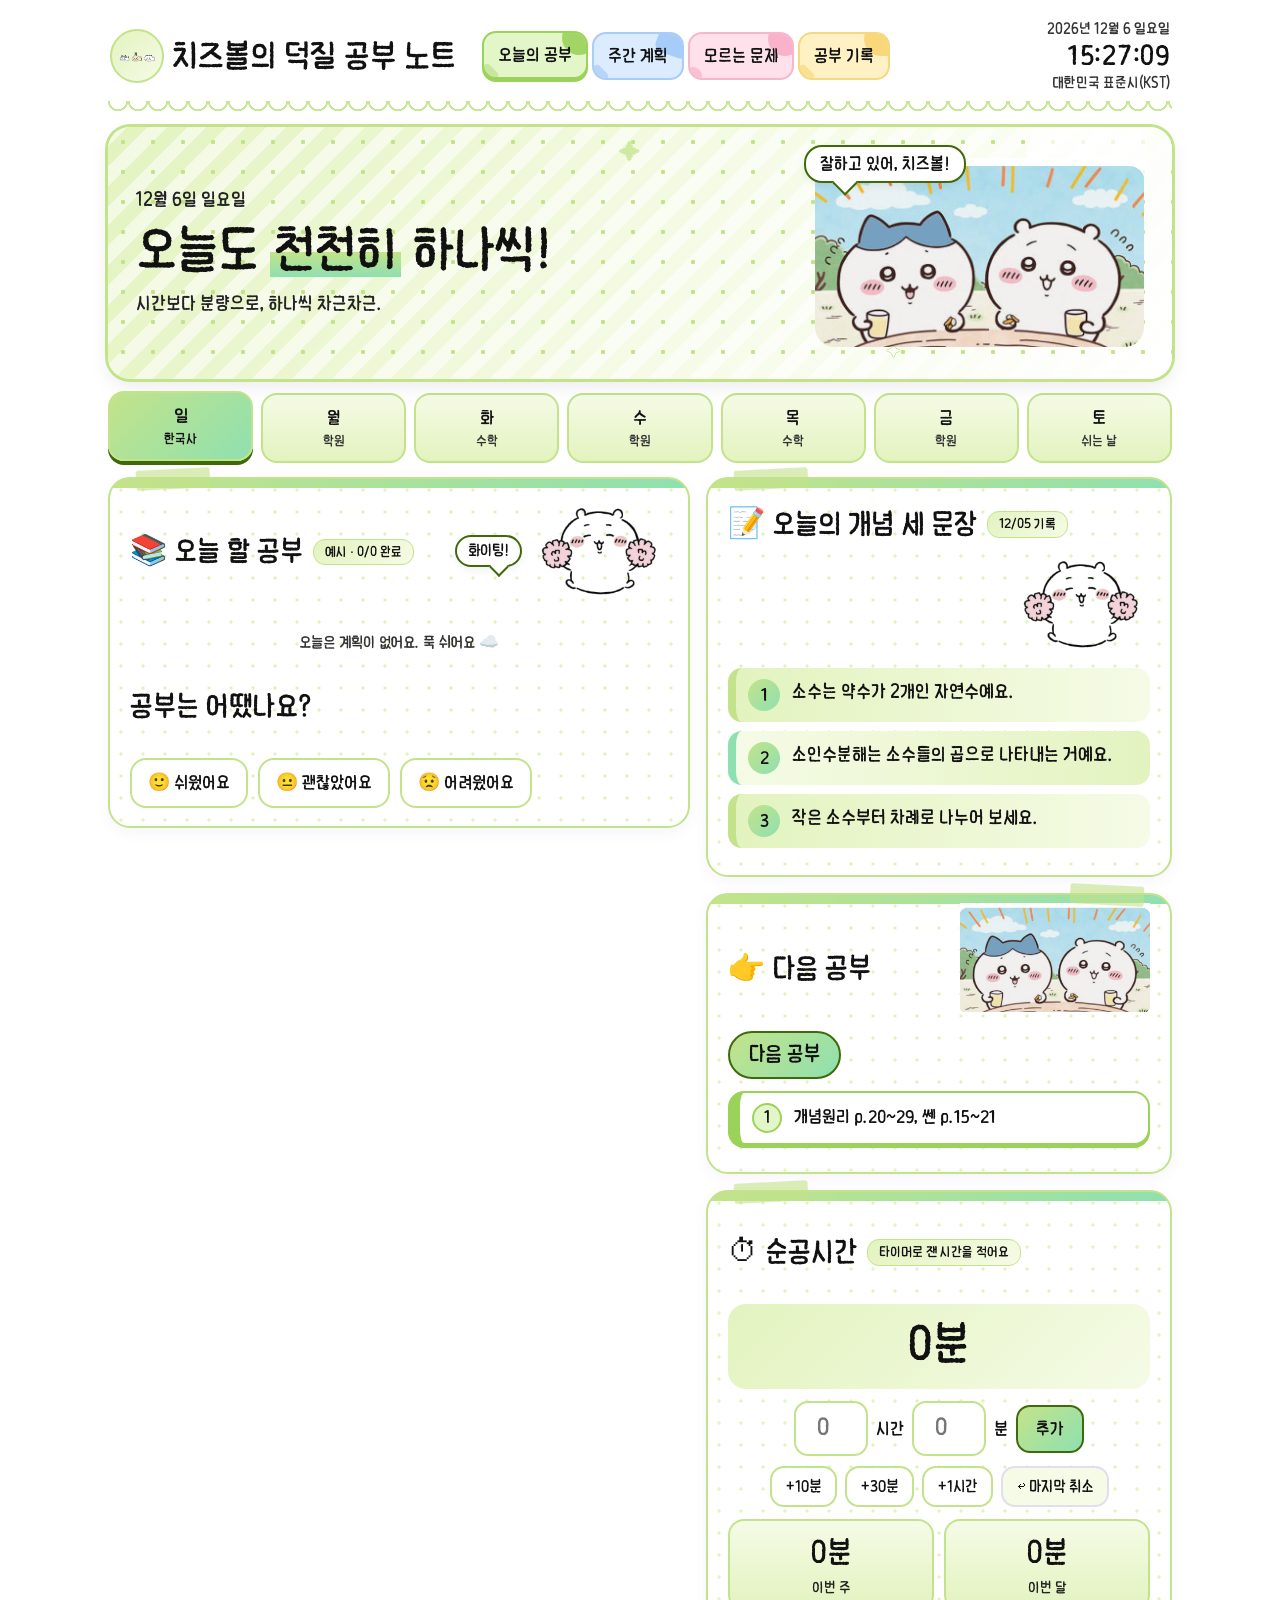
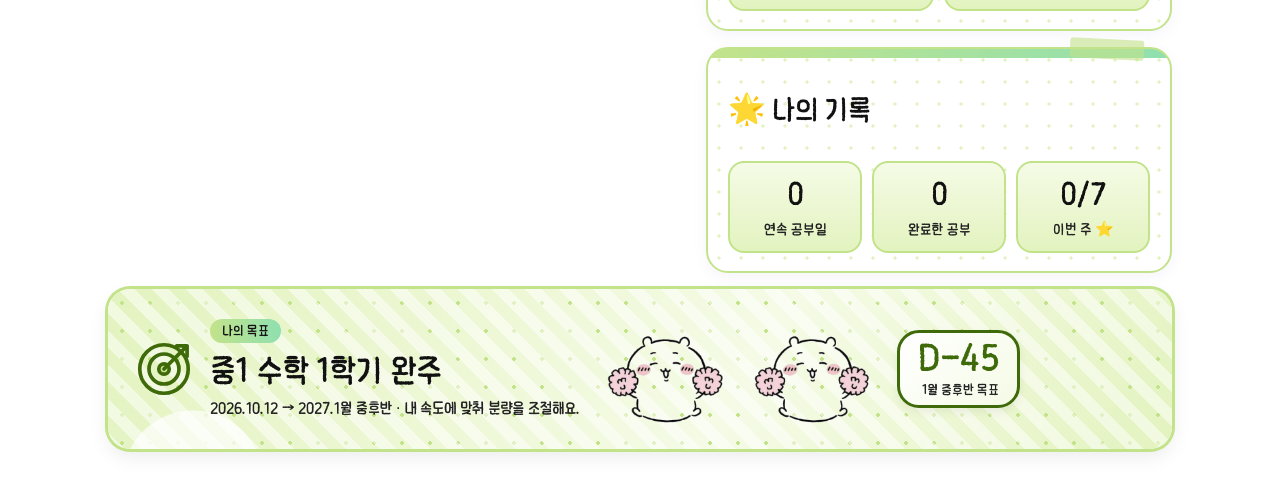
==== commit e11423fd: "오늘의 개념 세 문장을 오늘 단원 기준으로(월수금 연산·화목일 개념·토 복습), 개념 탭 추가, 주간 계획/할 일/다음 공부 줄바꿈 정리 Co-Authored-By: Claude " ====
--- a/index.html
+++ b/index.html
@@ -409,6 +409,29 @@
 .aeditbox{margin-top:6px}
 .aeditbox textarea{width:100%;min-height:64px;font:inherit;font-size:17px;padding:8px 10px;border:2.5px solid var(--pri);border-radius:12px;color:#111;background:#fff;box-sizing:border-box}
 .aeditbox .row{display:flex;gap:8px;margin-top:6px;justify-content:flex-end}
+
+/* ===== 줄바꿈·가독성 ===== */
+.task .subj{white-space:nowrap}
+.task .what{display:block}
+.task .what .tl{display:block;line-height:1.45;word-break:keep-all;overflow-wrap:break-word}
+.task .what .tl i,.nx-t .tl i,.ptx .tl i{font-style:normal;display:inline-block;min-width:22px;height:22px;line-height:22px;text-align:center;margin-right:6px;border-radius:50%;background:var(--tint);border:1.5px solid var(--pri);font-size:13px;color:#111}
+.rgs{display:flex;flex-wrap:wrap;gap:6px;margin-top:6px}
+.rg{display:inline-block;font-size:15px;line-height:1.3;color:#111;background:var(--soft);border:2px solid var(--pri);border-radius:10px;padding:2px 9px;word-break:keep-all}
+.nx-t strong .tl{display:block;word-break:keep-all;overflow-wrap:break-word;line-height:1.4}
+.nxr{display:none}
+.pday{display:flex;gap:10px;padding:12px 0;border-bottom:2px dashed var(--line)}
+.pday.cur{background:var(--soft);border-radius:16px;padding:12px 10px;border-bottom-color:transparent}
+.pd{flex:none;width:58px;text-align:center}
+.pd b{display:block;font-size:22px;color:#111}
+.pd span{display:block;font-size:13px;color:#333}
+.pitems{flex:1;min-width:0}
+.pit{background:#fff;border:2.5px solid var(--bd);border-left-width:10px;border-radius:14px;padding:7px 10px;margin-bottom:8px}
+.pit em{font-style:normal;display:inline-block;font-size:13px;color:#111;background:var(--bg2);border-radius:8px;padding:1px 8px;white-space:nowrap}
+.ptx{margin-top:3px;font-size:17px;color:#111}
+.ptx .tl{display:block;line-height:1.4;word-break:keep-all;overflow-wrap:break-word}
+.pit.rest{color:#333;border-color:var(--line);border-left-width:2.5px;text-align:center}
+.pit.c0{--bd:#9bd35a;--bg2:#e3f6c8}.pit.c1{--bd:#7fb2f5;--bg2:#dcecff}.pit.c2{--bd:#f58db0;--bg2:#ffe1ec}.pit.c3{--bd:#f5c542;--bg2:#fff1c4}
+@media(max-width:520px){.task{flex-wrap:wrap;row-gap:6px}.task .what{flex:1 1 100%;order:3}.task .qbtn,.task a{order:4}}
 </style>
 </head>
 <body>
@@ -596,7 +619,7 @@
 });
 
 /* ============ 데이터 ============ */
-var DB = {plan:[],log:[],vocab:[],repeats:[],rchecks:[],minutes:[],qlog:[],questions:[],qa:[],mood:{}};
+var DB = {plan:[],log:[],vocab:[],repeats:[],rchecks:[],minutes:[],qlog:[],questions:[],qa:[],concepts:[],mood:{}};
 var SUN=["일","월","화","수","목","금","토"];                       // 한 주는 일요일에 시작해요
 var KINDS=["한국사","학원","수학","학원","수학","학원","쉬는 날"]; // 일~토 순서
 function sIdx(d){return (wIdx(d)+1)%7}
@@ -630,7 +653,7 @@
   DB.plan=j.plan||[]; DB.log=j.log||[]; DB.mood={};
   DB.log.forEach(function(l){if(l.mood)DB.mood[l.date]=l.mood});
   DB.vocab=(j.vocab||[]).map(toVocab);
-  DB.qa=j.qa||[]; DB.repeats=j.repeats||[]; DB.rchecks=j.rchecks||[]; DB.minutes=j.minutes||[]; DB.qlog=j.qlog||[]; DB.questions=j.questions||[];
+  DB.qa=j.qa||[]; DB.concepts=j.concepts||[]; DB.repeats=j.repeats||[]; DB.rchecks=j.rchecks||[]; DB.minutes=j.minutes||[]; DB.qlog=j.qlog||[]; DB.questions=j.questions||[];
   if(j.images&&j.images.length)j.images.forEach(function(u){if(IMAGES.indexOf(u)<0)IMAGES.push(u)});
   if(j.goal){for(var k in j.goal){if(j.goal[k])GOAL[k]=j.goal[k]}}
 }
@@ -669,6 +692,38 @@
 }
 
 /* ============ 오늘 할 일 계산 ============ */
+/* ---- 오늘의 개념 세 문장: 오늘 공부할 단원에서 뽑아요 (월·수·금=연산, 화·목·일=개념, 토=이번 주 복습) ---- */
+function mathUnit(d){
+  var m=DB.plan.filter(function(r){return /^수학/.test(r.subject)&&r.unit});if(!m.length)return null;
+  var u=null,x=m.filter(function(r){return r.date===d})[0];
+  if(x)u=x.unit;
+  else{var ws=weekStart(d),we=addDays(ws,6),wk=m.filter(function(r){return r.date>=ws&&r.date<=we});
+    if(!wk.length)return null;
+    var after=wk.filter(function(r){return r.date>=d})[0];u=(after||wk[wk.length-1]).unit}
+  var first=m.filter(function(r){return r.unit===u}).map(function(r){return r.date}).sort()[0];
+  return {unit:u,first:first};
+}
+function conceptSet(d){
+  var mu=mathUnit(d);if(!mu||!DB.concepts.length)return null;
+  var w=wIdx(d),isSat=w===5,kind=(w===0||w===2||w===4)?"연산":"개념";
+  var all=DB.concepts.filter(function(c){return c[0]===mu.unit});
+  var list=all.filter(function(c){return c[1]===(isSat?"개념":kind)}).map(function(c){return c[2]});
+  if(!list.length)return null;
+  var out=[];
+  if(isSat)out=list.slice(0,3);
+  else{var k=Math.max(0,Math.round((utc(d)-utc(mu.first))/864e5)),st=(k*3)%list.length;
+    for(var i=0;i<Math.min(3,list.length);i++)out.push(list[(st+i)%list.length])}
+  return {items:out,chip:mu.unit+" · "+(isSat?"이번 주 복습":kind==="연산"?"연산 요령":"핵심 개념")};
+}
+/* ---- 줄바꿈 정리: "A + B" 는 줄을 나눠서, 분량은 알약으로 ---- */
+function fmtTitle(t){
+  var p=String(t||"").split(/\s+\+\s+/);
+  return p.map(function(x,i){return '<span class="tl">'+(p.length>1?'<i>'+(i+1)+'</i>':'')+esc(x)+'</span>'}).join("");
+}
+function fmtRange(r){
+  if(!r)return "";
+  return '<span class="rgs">'+String(r).split(/\s+\+\s+/).map(function(x){return '<span class="rg">'+esc(x)+'</span>'}).join("")+'</span>';
+}
 function tasksOf(date){return DB.plan.filter(function(r){return r.date===date})}
 function weekStart(d){return addDays(d,-sIdx(d))}
 function repeatItems(date){
@@ -766,7 +821,7 @@
     var qk=quizKind(r), btn=qk?'<button type="button" class="qbtn" data-q="'+qk+'">'+(qk==="word"?(isMock(r)?"📝 모의시험 10문제":"🎯 퀴즈 3문제"):"🧠 복습 퀴즈")+'</button>':"";
     var link=/개념/.test(r.subject)?'<a '+(r.link?'href="'+esc(r.link)+'" target="_blank" rel="noopener"':'class="off"')+'>▶ 강의 보기</a>':"";
     var tt=isMock(r)?"단어 모의시험":r.task,rg=isMock(r)?"10문제":r.range;
-    h+='<label class="task'+(r.done?" done":"")+'" data-id="'+esc(r.id)+'"><input type="checkbox"'+(r.done?" checked":"")+'><span class="subj">'+esc(r.subject)+'</span><span class="what">'+esc(tt)+(rg?' · <b>'+esc(rg)+'</b>':"")+(r.unit?'<small>'+esc(r.unit)+'</small>':"")+'</span>'+btn+link+'</label>';
+    h+='<label class="task'+(r.done?" done":"")+'" data-id="'+esc(r.id)+'"><input type="checkbox"'+(r.done?" checked":"")+'><span class="subj">'+esc(r.subject)+'</span><span class="what">'+fmtTitle(tt)+fmtRange(rg)+(r.unit?'<small>'+esc(r.unit)+'</small>':"")+'</span>'+btn+link+'</label>';
   });
   $("tasks").innerHTML=h||'<div class="empty">오늘은 계획이 없어요. 푹 쉬어요 ☁️</div>';
   var doneN=items.filter(function(x){return x.done}).length;
@@ -777,9 +832,9 @@
   [].forEach.call($("feel").querySelectorAll("button"),function(b){b.classList.toggle("on",b.dataset.v===m)});
 
   var lg=DB.log.filter(function(l){return l.date===TODAY})[0]||DB.log.filter(function(l){return l.c1}).slice(-1)[0];
-  var cs=lg?[lg.c1,lg.c2,lg.c3].filter(Boolean):[];
-  $("conceptChip").textContent=lg?(lg.date===TODAY?"오늘":lg.date.slice(5).replace("-","/")+" 기록"):"";
-  $("concepts").innerHTML=cs.length?cs.map(function(c,i){return '<div class="concept"><i>'+(i+1)+'</i><span>'+esc(c)+'</span></div>'}).join(""):'<div class="empty">공부 녹음을 올리면 여기에 세 문장으로 정리돼요 ✨</div>';
+  var cset=conceptSet(TODAY),cs=cset?cset.items:(lg?[lg.c1,lg.c2,lg.c3].filter(Boolean):[]);
+  $("conceptChip").textContent=cset?cset.chip:(lg?(lg.date===TODAY?"오늘":lg.date.slice(5).replace("-","/")+" 기록"):"");
+  $("concepts").innerHTML=cs.length?cs.map(function(c,i){return '<div class="concept"><i>'+(i+1)+'</i><span>'+esc(c)+'</span></div>'}).join(""):'<div class="empty">오늘 공부할 단원이 정해지면 여기에 핵심 세 문장이 나와요 ✨</div>';
 
   var nx="";
   if(lg&&lg.next){nx='<div class="nx-day"><b>다음 공부</b></div><div class="nx-item c0"><i>1</i><div class="nx-t"><strong>'+esc(lg.next)+'</strong></div></div>'}
@@ -787,7 +842,7 @@
     for(var k=1;k<=7;k++){var d2=addDays(TODAY,k),t=tasksOf(d2).filter(function(r){return !/학원/.test(r.subject)});
       if(t.length){var md=d2.slice(5).replace("-","/");
         nx='<div class="nx-day"><b>'+DAYN[wIdx(d2)]+'요일</b><span>'+md+(k===1?' · 내일':'')+'</span></div>'+
-          t.slice(0,5).map(function(r,i){return '<div class="nx-item c'+(i%4)+'"><i>'+(i+1)+'</i><div class="nx-t"><em>'+esc(r.subject)+'</em><strong>'+esc(r.task)+'</strong></div>'+(r.range?'<span class="nxr">'+esc(r.range)+'</span>':'')+'</div>'}).join("");break}}
+          t.slice(0,5).map(function(r,i){return '<div class="nx-item c'+(i%4)+'"><i>'+(i+1)+'</i><div class="nx-t"><em>'+esc(r.subject)+'</em><strong>'+fmtTitle(r.task)+'</strong>'+fmtRange(r.range)+'</div></div>'}).join("");break}}
   }
   $("next").innerHTML=nx||'<div class="empty">계획을 추가해 주세요</div>';
 
@@ -806,13 +861,13 @@
   $("stStreak").textContent=streak;$("stDone").textContent=doneCount;$("stWeek").textContent=wk+"/7";
 }
 function renderPlan(){
-  var mon=weekStart(TODAY),h='<table><tr><th>요일</th><th>과목</th><th>분량</th></tr>';
+  var mon=weekStart(TODAY),h="";
   for(var i=0;i<7;i++){
-    var ds=addDays(mon,i),t=dayItems(ds);
-    if(!t.length){h+='<tr class="'+(ds===TODAY?"cur":"")+'"><td>'+SUN[i]+' <small>'+ds.slice(5).replace("-","/")+'</small></td><td colspan="2" style="color:var(--sub)">쉬는 날</td></tr>';continue}
-    t.forEach(function(r,k){h+='<tr class="'+(ds===TODAY?"cur":"")+'"><td>'+(k?"":SUN[i]+' <small>'+ds.slice(5).replace("-","/")+'</small>')+'</td><td>'+esc(r.subject)+'</td><td>'+(r.done?"✅ ":"")+esc(r.task+(r.range?" · "+r.range:""))+'</td></tr>'});
-  }
-  $("planTable").innerHTML=h+'</table>';
+    var ds=addDays(mon,i),t=dayItems(ds),md=ds.slice(5).replace("-","/");
+    h+='<div class="pday'+(ds===TODAY?" cur":"")+'"><div class="pd"><b>'+SUN[i]+'</b><span>'+md+(ds===TODAY?' · 오늘':'')+'</span></div><div class="pitems">'+
+      (t.length?t.map(function(r,k){return '<div class="pit c'+(k%4)+'"><em>'+esc(r.subject)+'</em><div class="ptx">'+(r.done?'✅ ':'')+fmtTitle(r.task)+fmtRange(r.range)+'</div></div>'}).join(""):'<div class="pit rest">쉬는 날 ☁️</div>')+'</div></div>';
+  }
+  $("planTable").innerHTML=h;
 }
 function renderLog(){
   var L=DB.log.slice().sort(function(a,b){return a.date<b.date?1:-1});
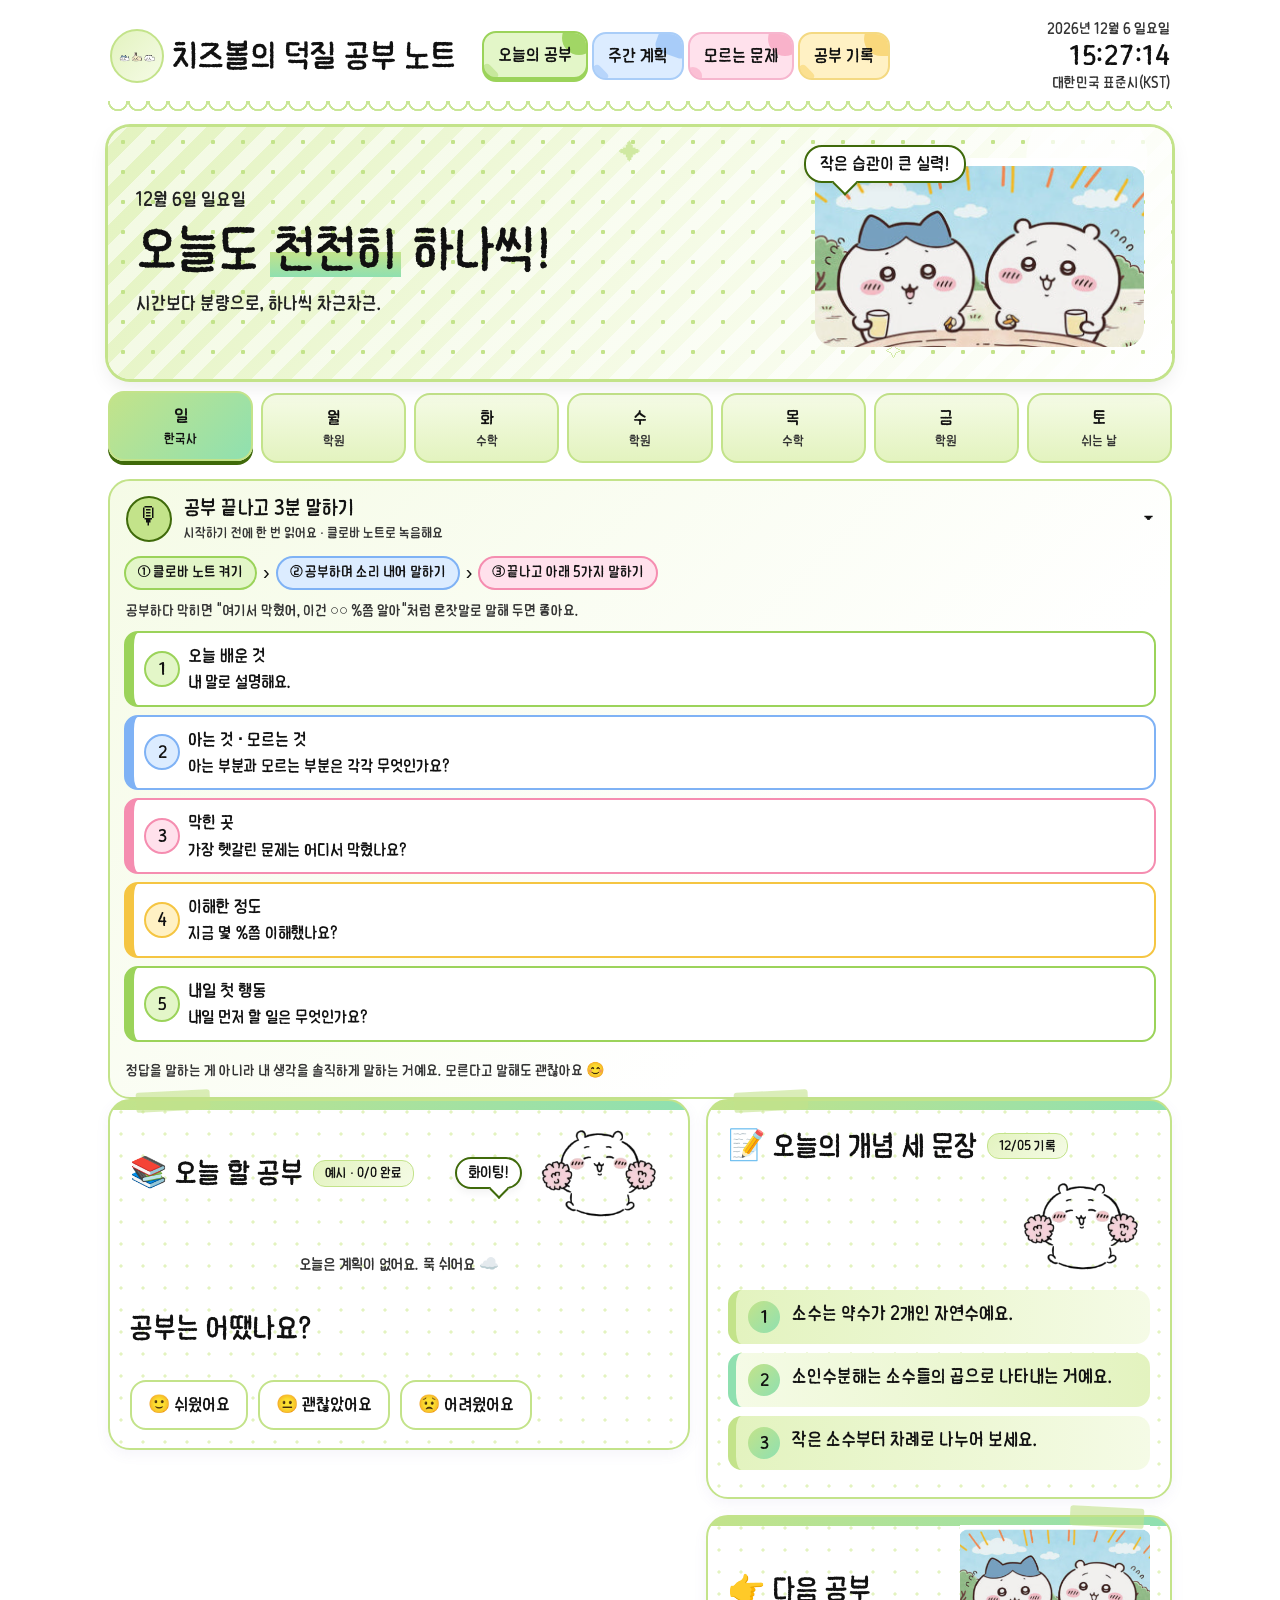
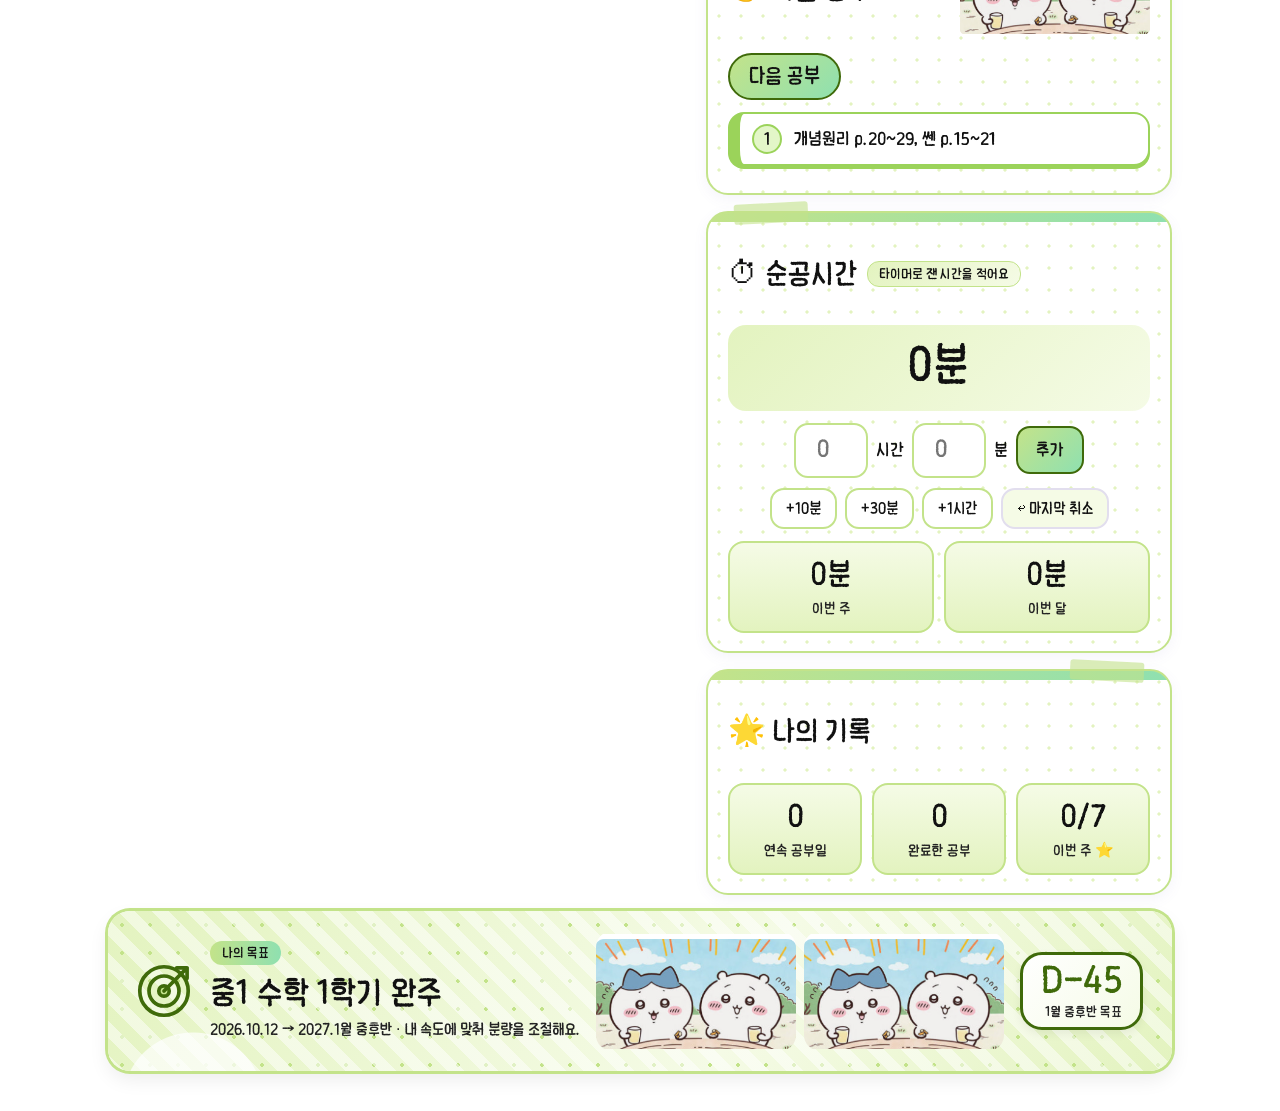
==== commit 563728b4: "공부 끝나고 3분 말하기 안내 카드(클로바 노트 녹음 순서와 5가지 질문) Co-Authored-By: Claude Sonnet 5.5 <noreply@anthropic.com> " ====
--- a/index.html
+++ b/index.html
@@ -432,6 +432,29 @@
 .pit.rest{color:#333;border-color:var(--line);border-left-width:2.5px;text-align:center}
 .pit.c0{--bd:#9bd35a;--bg2:#e3f6c8}.pit.c1{--bd:#7fb2f5;--bg2:#dcecff}.pit.c2{--bd:#f58db0;--bg2:#ffe1ec}.pit.c3{--bd:#f5c542;--bg2:#fff1c4}
 @media(max-width:520px){.task{flex-wrap:wrap;row-gap:6px}.task .what{flex:1 1 100%;order:3}.task .qbtn,.task a{order:4}}
+
+/* ===== 공부 끝나고 3분 말하기 ===== */
+.speak{margin-top:16px;border:2.5px solid var(--pri);border-radius:var(--r,22px);background:linear-gradient(135deg,var(--soft),#fff 70%);overflow:hidden}
+.speak summary{list-style:none;display:flex;align-items:center;gap:12px;padding:14px 16px;cursor:pointer;touch-action:manipulation;-webkit-tap-highlight-color:transparent}
+.speak summary::-webkit-details-marker{display:none}
+.sp-ic{flex:none;width:46px;height:46px;border-radius:50%;background:var(--pri);border:2.5px solid var(--deep);display:flex;align-items:center;justify-content:center;font-size:24px}
+.sp-t{flex:1;font-size:21px;color:#111;line-height:1.3;word-break:keep-all}
+.sp-t small{display:block;font-size:14px;color:#333;margin-top:2px}
+.sp-ar{flex:none;font-size:22px;color:#111;transition:transform .15s}
+.speak:not([open]) .sp-ar{transform:rotate(-90deg)}
+.sp-list{list-style:none;counter-reset:sp;margin:0;padding:0 14px 6px}
+.sp-list li{counter-increment:sp;display:flex;flex-direction:column;gap:2px;position:relative;margin:8px 0;padding:10px 12px 10px 54px;background:#fff;border:2.5px solid var(--bd);border-left-width:10px;border-radius:14px}
+.sp-list li::before{content:counter(sp);position:absolute;left:10px;top:50%;transform:translateY(-50%);width:32px;height:32px;border-radius:50%;background:var(--bg2);border:2px solid var(--bd);display:flex;align-items:center;justify-content:center;font-size:18px;color:#111}
+.sp-list li b{font-size:18px;color:#111;font-weight:700}
+.sp-list li span{font-size:17px;color:#111;line-height:1.4;word-break:keep-all;overflow-wrap:break-word}
+.sp-list li.s0{--bd:#9bd35a;--bg2:#e3f6c8}.sp-list li.s1{--bd:#7fb2f5;--bg2:#dcecff}.sp-list li.s2{--bd:#f58db0;--bg2:#ffe1ec}.sp-list li.s3{--bd:#f5c542;--bg2:#fff1c4}
+.sp-note{margin:4px 16px 14px;font-size:15px;color:#333;line-height:1.5;word-break:keep-all}
+
+.sp-flow{display:flex;flex-wrap:wrap;align-items:center;gap:6px;padding:0 14px 4px}
+.sp-flow span{font-size:15px;color:#111;border:2.5px solid var(--bd);background:var(--bg2);border-radius:999px;padding:4px 12px;word-break:keep-all}
+.sp-flow i{font-style:normal;font-size:20px;color:#111}
+.sp-flow .f0{--bd:#9bd35a;--bg2:#e3f6c8}.sp-flow .f1{--bd:#7fb2f5;--bg2:#dcecff}.sp-flow .f2{--bd:#f58db0;--bg2:#ffe1ec}
+.sp-hint{margin:6px 16px 2px;font-size:15px;color:#333;line-height:1.5;word-break:keep-all}
 </style>
 </head>
 <body>
@@ -464,6 +487,21 @@
     </div>
 
     <div class="week" id="week"></div>
+
+    <details class="speak" id="speak" open>
+      <summary><span class="sp-ic">🎙</span><span class="sp-t">공부 끝나고 3분 말하기<small>시작하기 전에 한 번 읽어요 · 클로바 노트로 녹음해요</small></span><span class="sp-ar">▾</span></summary>
+      <div class="sp-flow"><span class="f0">① 클로바 노트 켜기</span><i>›</i><span class="f1">② 공부하며 소리 내어 말하기</span><i>›</i><span class="f2">③ 끝나고 아래 5가지 말하기</span></div>
+      <p class="sp-hint">공부하다 막히면 "여기서 막혔어, 이건 ○○ %쯤 알아"처럼 혼잣말로 말해 두면 좋아요.</p>
+      <ol class="sp-list">
+        <li class="s0"><b>오늘 배운 것</b><span>내 말로 설명해요.</span></li>
+        <li class="s1"><b>아는 것 · 모르는 것</b><span>아는 부분과 모르는 부분은 각각 무엇인가요?</span></li>
+        <li class="s2"><b>막힌 곳</b><span>가장 헷갈린 문제는 어디서 막혔나요?</span></li>
+        <li class="s3"><b>이해한 정도</b><span>지금 몇 %쯤 이해했나요?</span></li>
+        <li class="s0"><b>내일 첫 행동</b><span>내일 먼저 할 일은 무엇인가요?</span></li>
+      </ol>
+      <p class="sp-note">정답을 말하는 게 아니라 내 생각을 솔직하게 말하는 거예요. 모른다고 말해도 괜찮아요 😊</p>
+    </details>
+
 
     <div class="grid">
       <div class="card">
@@ -1169,6 +1207,11 @@
 
 /* ============ 시작 ============ */
 setInterval(tick,1000);
+
+(function(){var d=document.getElementById("speak");if(!d)return;
+  try{if(localStorage.getItem("speak-open")==="0")d.removeAttribute("open")}catch(e){}
+  d.addEventListener("toggle",function(){try{localStorage.setItem("speak-open",d.open?"1":"0")}catch(e){}});
+})();
 loadData().then(function(){renderAll();assignImages()}).catch(function(){toast("시트를 못 불러왔어요")});
 </script>
 </body>
